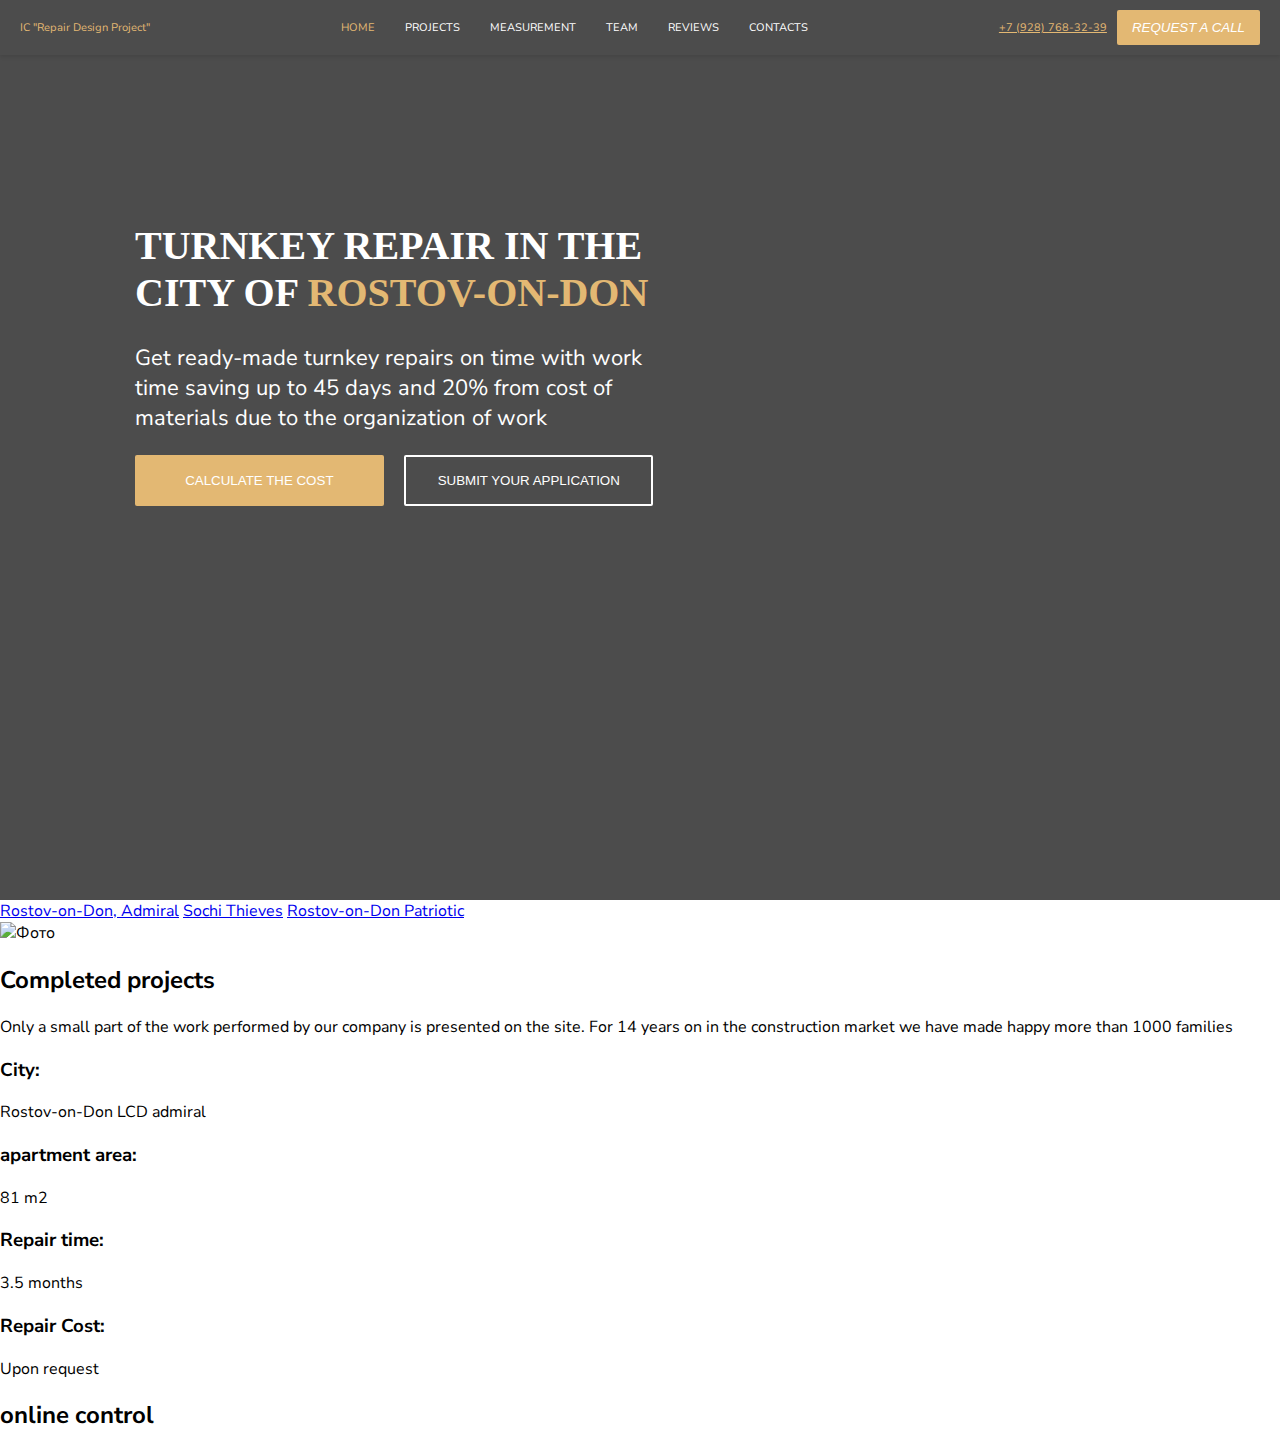
==== index.html @ 598b68ee "Update index.html" ====
<!DOCTYPE html>
<html lang="ru">
<head>
    <meta charset="UTF-8">
    <meta name="viewport" content="width=device-width, initial-scale=1.0">
    <title>IC "Repair Design Project"</title>
    <link rel="stylesheet" href="styles.css">
    <link rel="preconnect" href="https://fonts.googleapis.com">
    <link rel="preconnect" href="https://fonts.gstatic.com" crossorigin>
    <link href="https://fonts.googleapis.com/css2?family=Nunito+Sans:ital,opsz,wght@0,6..12,200..1000;1,6..12,200..1000&display=swap" rel="stylesheet">
</head>
<body>

<div class="background-container">
    <div class="overlay"></div> <!-- Полупрозрачный слой -->
    <header>
        <div class="logo">
            <a href="#">IC "Repair Design Project"</a>
        </div>
        <nav>
            <div class="home"><a href="#">HOME</a></div>
            <a href="#">PROJECTS</a>
            <a href="#">MEASUREMENT</a>
            <a href="#">TEAM</a>
            <a href="#">REVIEWS</a>
            <a href="#">CONTACTS</a>
        </nav>
        <div class="contact">
            <a href="tel:+79287683239">+7 (928) 768-32-39</a>
            <button class="request">Request a call</button>
        </div>
    </header>

    <div class="content">
      <h1>Turnkey Repair in the city of <span>Rostov-on-Don</span></h1>
        <p>Get ready-made turnkey repairs on time with work time saving up to 45 days and 20% from cost of materials due to the organization of work</p>
        <div class="button-container">
            <button>CALCULATE THE COST</button>
            <button class="submit">SUBMIT YOUR APPLICATION</button>
        </div>
    </div>
</div> <!-- Закрывающая скобка для .background-container -->

 <div class="container custom-container">
    <div class="links custom-links">
        <a href="#" class="active">Rostov-on-Don, Admiral</a>
        <a href="#">Sochi Thieves</a>
        <a href="#">Rostov-on-Don Patriotic</a>
    </div>
   <div class="photo-container">
     <div class="photo-box custom-photo-box">
          <img src="path/to/your/image.jpg" alt="Фото" class="main-photo">
     </div>
   </div>
    <div class="text-section custom-text-section">
        <h2>Completed projects</h2>
        <p>
          Only a small part of the work performed by our company is presented on the site. 
          For 14 years on in the construction market we have made happy more than 1000 families
        </p>
        <div class="sub-sections custom-sub-sections">
            <div class="sub-section custom-sub-section">
                <h3>City:</h3>
                <p>Rostov-on-Don LCD admiral</p>
            </div>
            <div class="sub-section custom-sub-section">
                <h3>apartment area:</h3>
                <p>81 m2</p>
            </div>
            <div class="sub-section custom-sub-section">
                <h3>Repair time:</h3>
                <p>3.5 months</p>
            </div>
            <div class="sub-section custom-sub-section">
                <h3>Repair Cost:</h3>
                <p>Upon request</p>
            </div>
        </div>
        <div class="slideshow custom-slideshow">
            <!-- Место для вашего слайдера или галереи изображений -->
        </div>
    </div>
    <h2 class="centered-title custom-centered-title">online control</h2>
    <div class="centered-div custom-centered-div">
        <!-- Див под фото -->
    </div>
</div>
</body>
</html>
---- styles.css ----
body {
    font-family: 'Nunito Sans', Arial, sans-serif;
    margin: 0;
    padding: 0;
}

.background-container {
    position: relative;
    width: 100%;
    height: 100vh; /* Занять всю высоту экрана */
    background-image: url('path/to/your/image.jpg'); /* Укажите путь к изображению */
    background-size: cover; /* Покрытие всего экрана */
    background-position: center; /* Центровка изображения */
    font-size: 11px;
}

.overlay {
    position: absolute;
    top: 0;
    left: 0;
    right: 0;
    bottom: 0;
    background-color: rgba(0, 0, 0, 0.7); /* Полупрозрачный черный цвет */
    z-index: 1; /* Устанавливаем выше фона */
}

header {
    position: relative; /* Позиционируем относительно родителя */
    z-index: 2; /* Устанавливаем выше полупрозрачного слоя */
    display: flex;
    justify-content: space-between;
    align-items: center;
    background-color: transparent; /* Убираем фоновый цвет */
    padding: 10px 20px;
    box-shadow: 0 2px 4px rgba(0, 0, 0, 0.1);
}

.first-title {
    padding: 0 92px; /* Отступы по 92 пикселя с двух сторон для заголовка */
}

.content {
    position: absolute; /* Абсолютное позиционирование */
    top: 194px; /* Отступ сверху */
    bottom: 208px; /* Отступ снизу */
    left: 134px; /* Отступ слева */
    right: 627.89px; /* Отступ справа */
    width: calc(100% - 134px - 627.89px); /* Вычисляем ширину по отступам */
    height: auto; /* Высота можно автоматизировать с учетом контента */
    border-radius: 2px 0px 0px 0px; /* Скругление углов */
    border: 1px solid transparent; /* Прозрачная граница */
    opacity: 1; /* Установите 1 для видимости */
    z-index: 2; /* Поверх остальных элементов */
}

.extra-padding {
    padding-bottom: 92px; /* Отступ в 92 пикселя после кнопки */
}

nav {
    display: flex;
    justify-content: center;
}

nav a {
    margin: 0 15px;
    text-decoration: none;
    color: #FFFFFF;
    font-size: 11px;
}

.logo a, .home a {
    color: #E3B873;
    text-decoration: none;
}

.contact {
    display: flex;
    align-items: center;
}

.contact button {
    font-style: italic;
    text-transform: uppercase;
}

.contact a {
    margin-right: 10px;
    color: #E3B873;
}

.button-container {
    display: flex;
    justify-content: space-between;
    margin-top: 15px;
}

.button-container button {
    width: 48%;
    height: 51px;
}

.submit {
    background-color: transparent;
    border: 2px solid white;
    color: white;
}

button {
    padding: 10px 15px;
    border: none;
    background-color: #E3B873;
    color: white;
    cursor: pointer;
    border-radius: 2px;
}

button:hover { 
    background-color: #E3B87333;
}

.content p, h1 {
    color: #FFFFFF;
}

.content p{
  font-family: 'Nunito Sans';
  font-size: 22px;
  font-weight: 400;
}

.content h1 {
    font-family: 'Yeseva One';
    text-transform: uppercase;
    font-size: 40px;
}

span {
    color: #E3B873;
}


@media (max-width: 768px) { / Для устройств с шириной экрана 768px и меньше /
    .content {
      width: calc(100% - 20px); / Полная ширина с отступами /
      top: 50px; / Адаптируем верхний отступ /
      left: 10px; / Левый отступ /
      right: 10px; / Правый отступ /
      bottom: 20px; / Нижний отступ /
    }

@media (max-width: 480px) { / Для еще меньших экранов (например, телефоны) /
    .content {
      width: calc(100% - 10px); / Почти полная ширина с минимальными отступами /
      top: 20px; / Адаптируем верхний отступ /
      left: 5px; / Левый отступ /
      right: 5px; / Правый отступ /
      bottom: 10px; / Нижний отступ /
    }
}
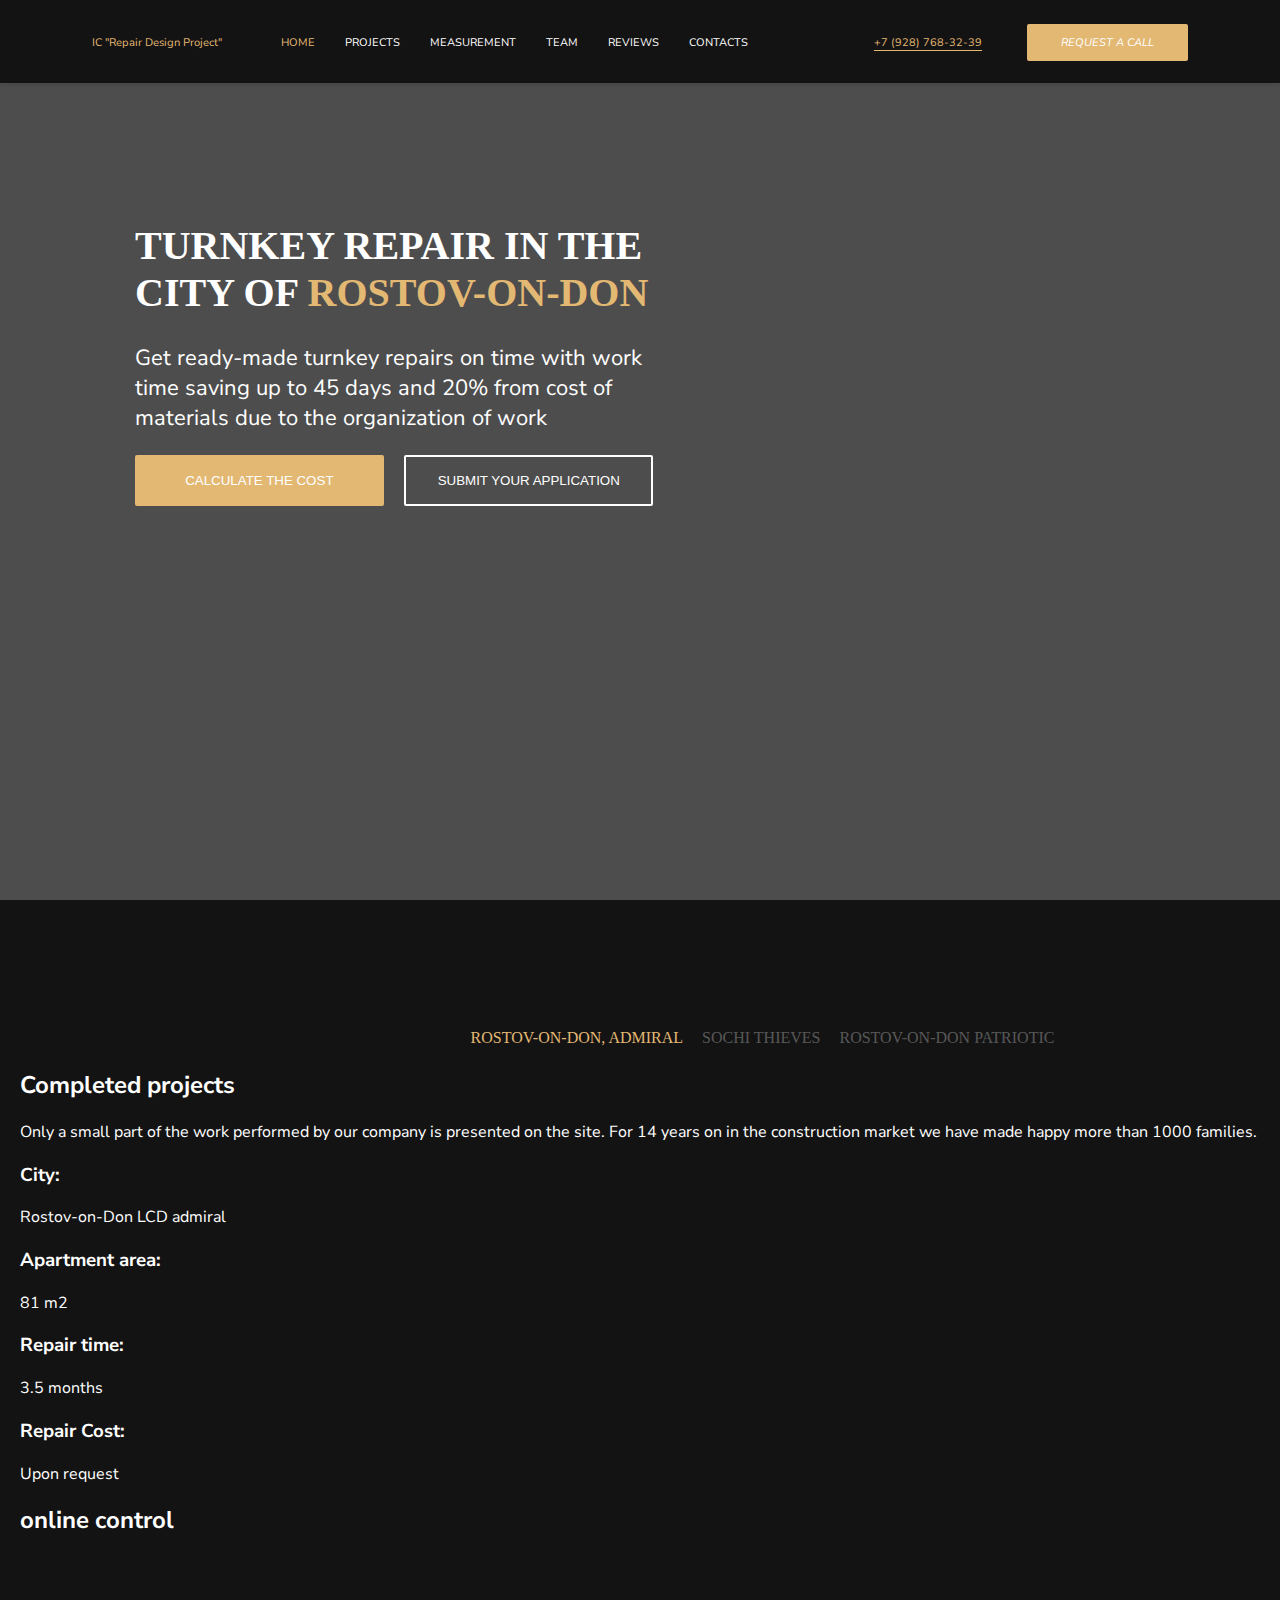
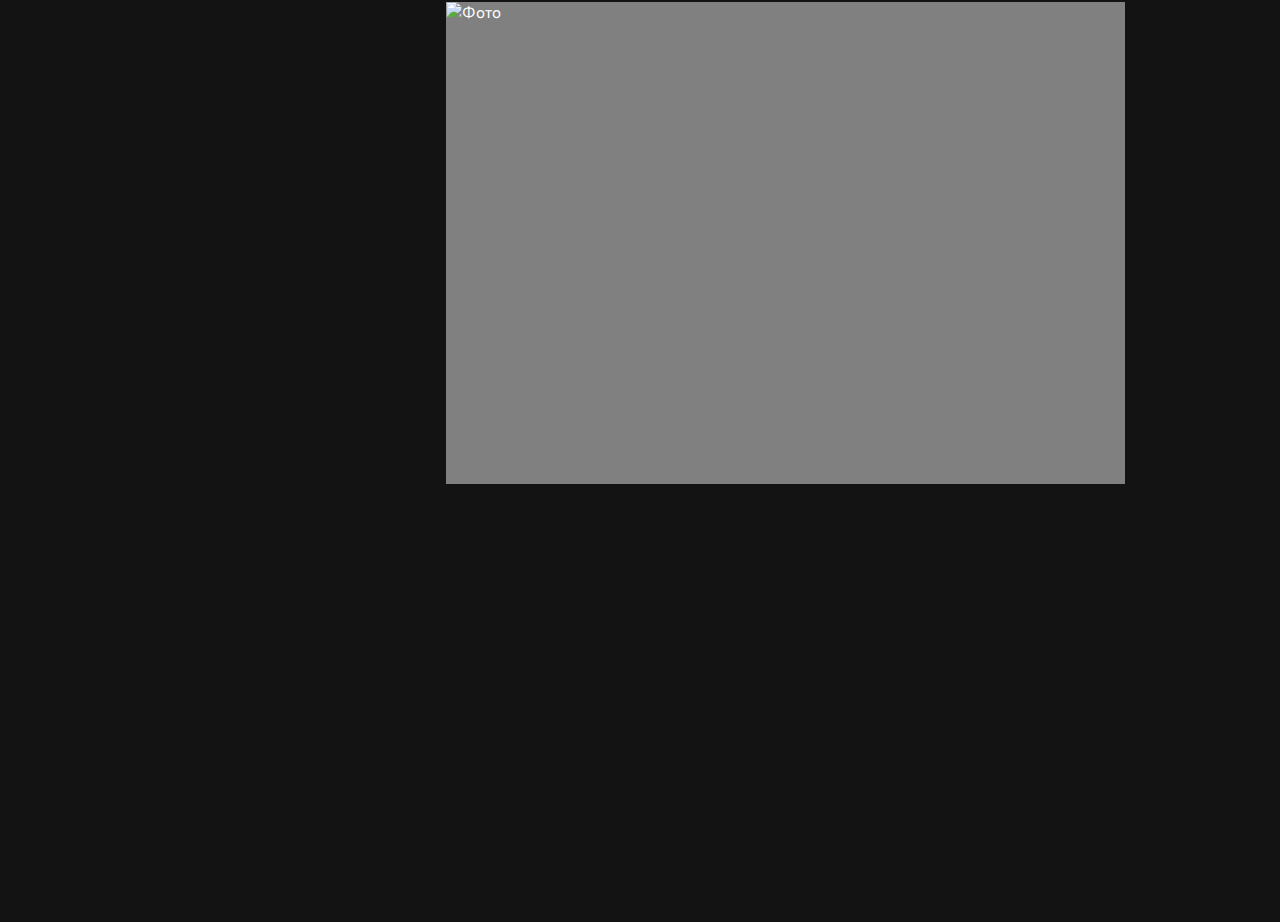
==== commit 507757e8: "Update index.html" ====
--- a/index.html
+++ b/index.html
@@ -47,16 +47,12 @@
         <a href="#">Sochi Thieves</a>
         <a href="#">Rostov-on-Don Patriotic</a>
     </div>
-   <div class="photo-container">
-     <div class="photo-box custom-photo-box">
-          <img src="path/to/your/image.jpg" alt="Фото" class="main-photo">
-     </div>
-   </div>
+<div class="parent-container">
     <div class="text-section custom-text-section">
         <h2>Completed projects</h2>
         <p>
-          Only a small part of the work performed by our company is presented on the site. 
-          For 14 years on in the construction market we have made happy more than 1000 families
+            Only a small part of the work performed by our company is presented on the site. 
+            For 14 years on in the construction market we have made happy more than 1000 families.
         </p>
         <div class="sub-sections custom-sub-sections">
             <div class="sub-section custom-sub-section">
@@ -64,7 +60,7 @@
                 <p>Rostov-on-Don LCD admiral</p>
             </div>
             <div class="sub-section custom-sub-section">
-                <h3>apartment area:</h3>
+                <h3>Apartment area:</h3>
                 <p>81 m2</p>
             </div>
             <div class="sub-section custom-sub-section">
@@ -79,11 +75,18 @@
         <div class="slideshow custom-slideshow">
             <!-- Место для вашего слайдера или галереи изображений -->
         </div>
+        <h2 class="centered-title custom-centered-title">online control</h2>
+        <div class="centered-div custom-centered-div">
+            <!-- Див под фото -->
+        </div>
     </div>
-    <h2 class="centered-title custom-centered-title">online control</h2>
-    <div class="centered-div custom-centered-div">
-        <!-- Див под фото -->
+    <div class="photo-container">
+        <div class="photo-box custom-photo-box">
+            <img src="path/to/your/image.jpg" alt="Фото" class="main-photo">
+        </div>
     </div>
+</div>
+</div>
 </div>
 </body>
 </html>
--- a/styles.css
+++ b/styles.css
@@ -1,5 +1,5 @@
 body {
-    font-family: 'Nunito Sans', Arial, sans-serif;
+    font-family: 'Nunito Sans';
     margin: 0;
     padding: 0;
 }
@@ -20,7 +20,7 @@
     left: 0;
     right: 0;
     bottom: 0;
-    background-color: rgba(0, 0, 0, 0.7); /* Полупрозрачный черный цвет */
+    background-color: #000000B2; /* Полупрозрачный черный цвет */
     z-index: 1; /* Устанавливаем выше фона */
 }
 
@@ -30,9 +30,10 @@
     display: flex;
     justify-content: space-between;
     align-items: center;
-    background-color: transparent; /* Убираем фоновый цвет */
-    padding: 10px 20px;
+    background-color: #131313;
     box-shadow: 0 2px 4px rgba(0, 0, 0, 0.1);
+    padding: 24px 92px;
+    padding-bottom: 22px;
 }
 
 .first-title {
@@ -82,11 +83,18 @@
 .contact button {
     font-style: italic;
     text-transform: uppercase;
+    width: 161px;
+    height: 37px;
+    margin-left: 45px;
+    font-family: 'Nunito Sans';
+    font-size: 11px;
 }
 
 .contact a {
-    margin-right: 10px;
-    color: #E3B873;
+    margin-left: 67.36px;
+    color: #E3B873;
+    text-decoration:none;
+    border-bottom: 1px solid;
 }
 
 .button-container {
@@ -106,8 +114,8 @@
     color: white;
 }
 
+
 button {
-    padding: 10px 15px;
     border: none;
     background-color: #E3B873;
     color: white;
@@ -123,7 +131,7 @@
     color: #FFFFFF;
 }
 
-.content p{
+.content p {
   font-family: 'Nunito Sans';
   font-size: 22px;
   font-weight: 400;
@@ -139,6 +147,60 @@
     color: #E3B873;
 }
 
+body .custom-background {
+    background-color: #131313 !important;
+    color: white;
+    font-family: 'Nunito Sans', Arial, sans-serif;
+}
+
+.custom-container {
+    background-color: #131313;
+    color: white; 
+    padding: 20px;
+}
+
+
+.links.custom-links {
+    position: relative;
+    text-align: right;
+    padding-top: 107px;
+    padding-right: 190.55px;
+}
+
+.links.custom-links a {
+    text-transform: uppercase;
+    color: #FFFFFF4D;
+    margin-right: 15px;
+    text-decoration: none;
+    font-family: 'Yeseva One';
+}
+
+.links.custom-links a.active {
+    color: #E3B873;
+}
+
+.photo-container {
+    display: flex;
+    justify-content: flex-end; /* Выравнивание содержимого по правому краю */
+    align-items: flex-start; /* Выравнивание по верхнему краю */
+    height: 100vh; /* Высота контейнера для полного заполнения экрана */
+     padding-top: 45.36px;
+    padding-right: 134.55px;
+}
+
+.photo-box.custom-photo-box {
+    background-color: gray; 
+    width: 679px; /* Ширина блока */
+    height: 482.38px; /* Высота блока */
+    opacity: 1; /* Полная видимость */
+}
+
+.photo-box.custom-photo-box img {
+    width: 100%; /* Заполнение ширины контейнера */
+    height: 100%; /* Заполнение высоты контейнера */
+    object-fit: cover; /* Сохранить пропорции и обрезать изображение, чтобы заполнить бокс */
+    display: block; /* Удаляет лишние отступы у изображений */
+}
 
 @media (max-width: 768px) { / Для устройств с шириной экрана 768px и меньше /
     .content {
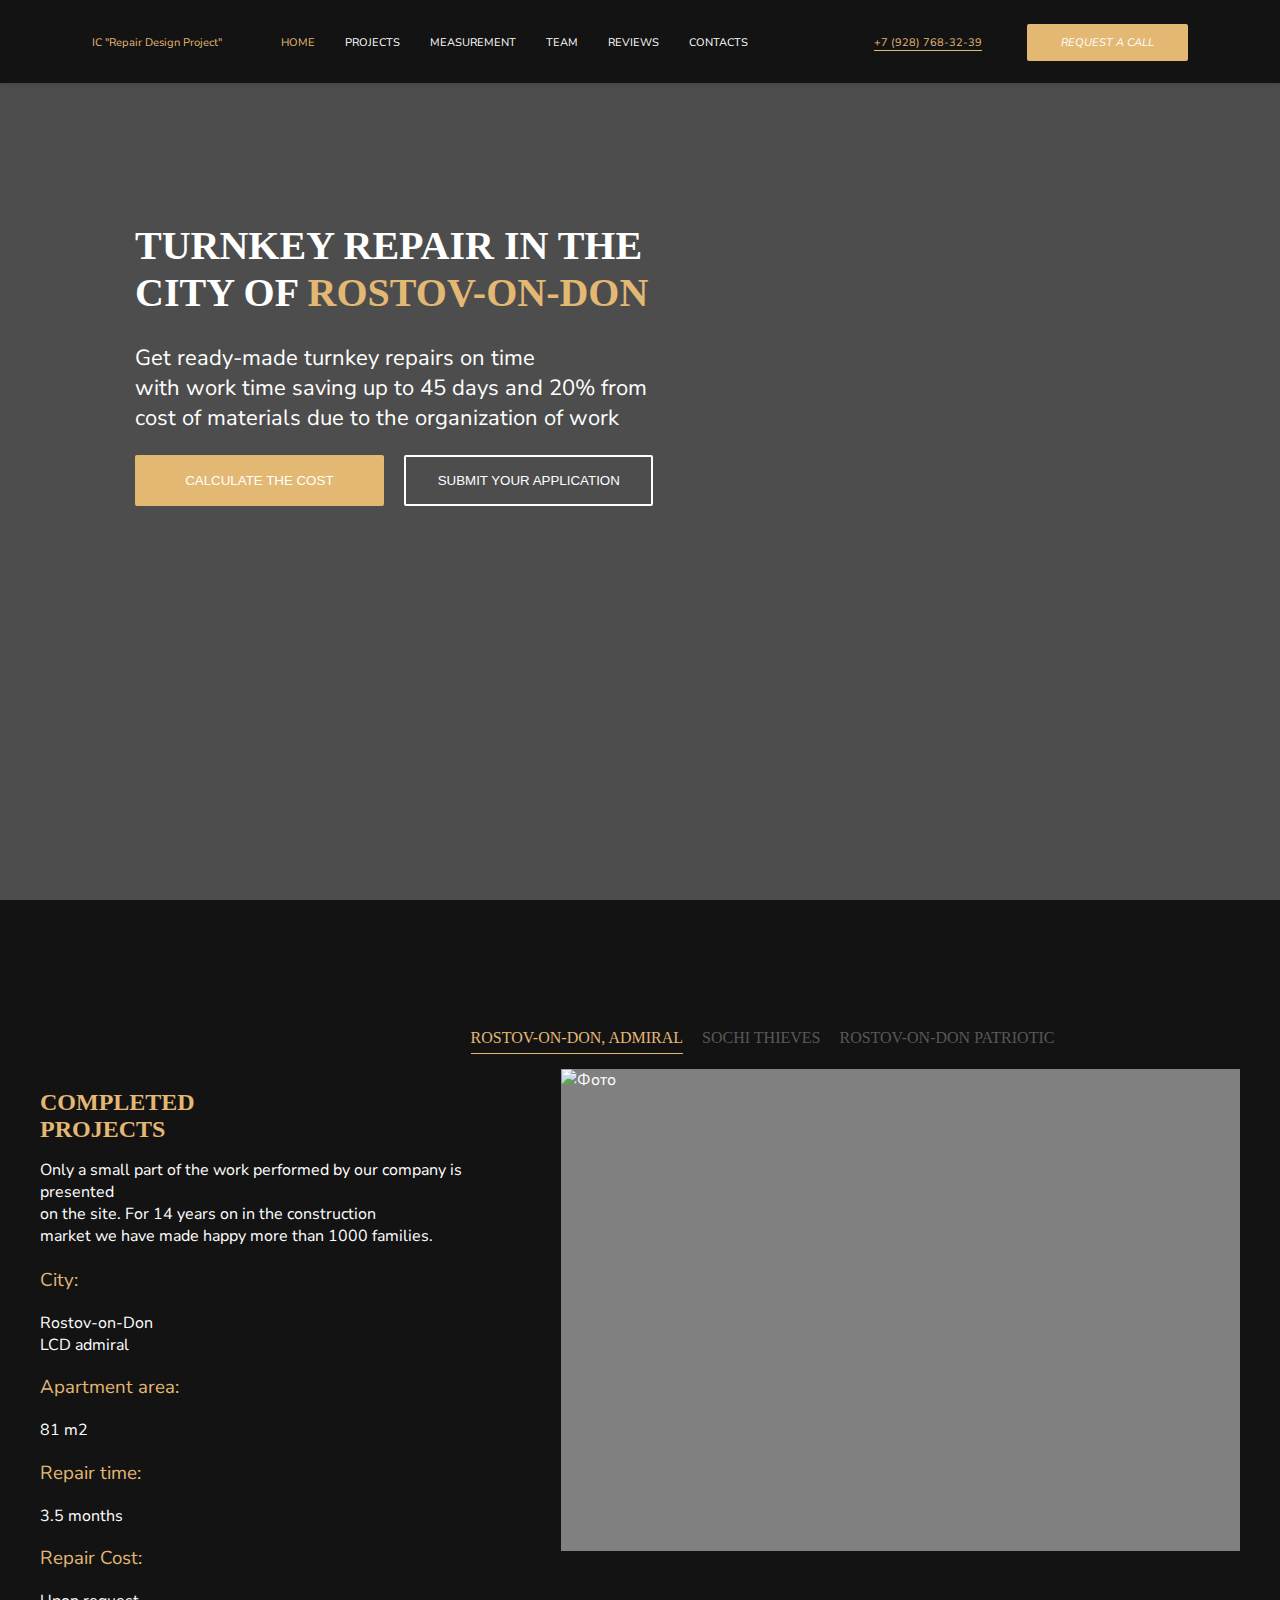
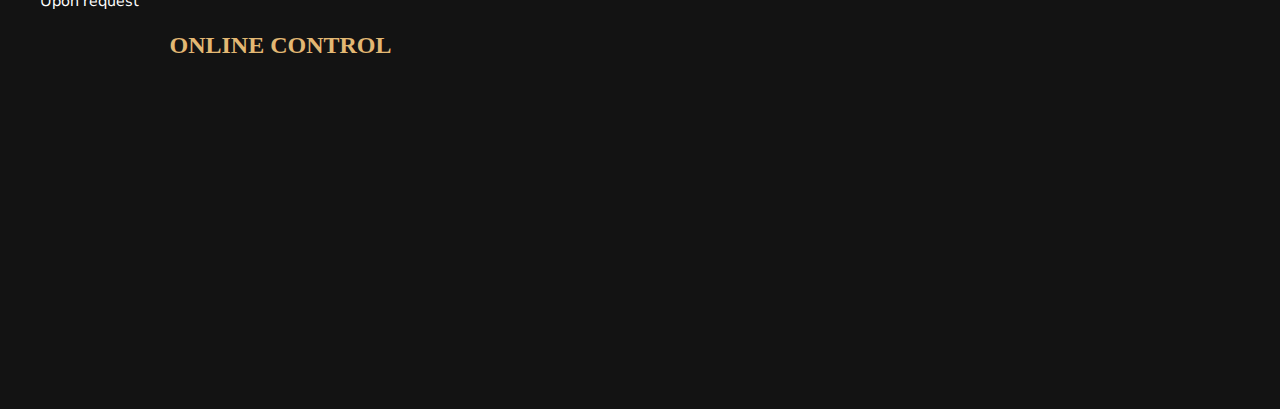
==== commit de9d5403: "Update index.html" ====
--- a/index.html
+++ b/index.html
@@ -32,8 +32,8 @@
     </header>
 
     <div class="content">
-      <h1>Turnkey Repair in the city of <span>Rostov-on-Don</span></h1>
-        <p>Get ready-made turnkey repairs on time with work time saving up to 45 days and 20% from cost of materials due to the organization of work</p>
+      <h1>Turnkey Repair in the <br> city of <span>Rostov-on-Don</span></h1>
+        <p>Get ready-made turnkey repairs on time <br> with work time saving up to 45 days and 20% from <br> cost of materials due to the organization of work</p>
         <div class="button-container">
             <button>CALCULATE THE COST</button>
             <button class="submit">SUBMIT YOUR APPLICATION</button>
@@ -49,29 +49,37 @@
     </div>
 <div class="parent-container">
     <div class="text-section custom-text-section">
-        <h2>Completed projects</h2>
+        <h2>Completed <br> projects</h2>
         <p>
-            Only a small part of the work performed by our company is presented on the site. 
-            For 14 years on in the construction market we have made happy more than 1000 families.
-        </p>
+            Only a small part of the work performed by our company is presented <br> on the site. 
+            For 14 years on in the construction <br> market we have made happy more than 1000 families.
+      </p>
         <div class="sub-sections custom-sub-sections">
-            <div class="sub-section custom-sub-section">
-                <h3>City:</h3>
-                <p>Rostov-on-Don LCD admiral</p>
-            </div>
-            <div class="sub-section custom-sub-section">
-                <h3>Apartment area:</h3>
-                <p>81 m2</p>
-            </div>
-            <div class="sub-section custom-sub-section">
-                <h3>Repair time:</h3>
-                <p>3.5 months</p>
-            </div>
-            <div class="sub-section custom-sub-section">
-                <h3>Repair Cost:</h3>
-                <p>Upon request</p>
-            </div>
+    <div class="sub-section custom-sub-section">
+        <div class="sub-section-content">
+            <h3>City:</h3>
+            <p>Rostov-on-Don <br> LCD admiral</p>
         </div>
+    </div>
+    <div class="sub-section custom-sub-section">
+        <div class="sub-section-content">
+            <h3>Apartment area:</h3>
+            <p>81 m2</p>
+        </div>
+    </div>
+    <div class="sub-section custom-sub-section">
+        <div class="sub-section-content">
+            <h3>Repair time:</h3>
+            <p>3.5 months</p>
+        </div>
+    </div>
+    <div class="sub-section custom-sub-section">
+        <div class="sub-section-content">
+            <h3>Repair Cost:</h3>
+            <p>Upon request</p>
+        </div>
+    </div>
+</div>
         <div class="slideshow custom-slideshow">
             <!-- Место для вашего слайдера или галереи изображений -->
         </div>
--- a/styles.css
+++ b/styles.css
@@ -177,6 +177,8 @@
 
 .links.custom-links a.active {
     color: #E3B873;
+    padding-bottom: 6.68px;
+    border-bottom: 1px solid;
 }
 
 .photo-container {
@@ -184,7 +186,7 @@
     justify-content: flex-end; /* Выравнивание содержимого по правому краю */
     align-items: flex-start; /* Выравнивание по верхнему краю */
     height: 100vh; /* Высота контейнера для полного заполнения экрана */
-     padding-top: 45.36px;
+    padding-top: 45.36px;
     padding-right: 134.55px;
 }
 
@@ -200,6 +202,68 @@
     height: 100%; /* Заполнение высоты контейнера */
     object-fit: cover; /* Сохранить пропорции и обрезать изображение, чтобы заполнить бокс */
     display: block; /* Удаляет лишние отступы у изображений */
+}
+
+.parent-container {
+    display: flex; /* Используем flex для горизонтального расположения фото и текста */
+    position: relative; /* Относительное позиционирование для поддержки абсолютного позиционирования внутри */
+}
+
+.photo-container {
+    flex: 1; /* Контейнер фото займет все доступное пространство */
+    padding: 20px; /* Отступ для контейнера с фото */
+}
+
+.text-section.custom-text-section {
+    flex: 1; /* Контейнер текста займет также все доступное пространство */
+    position: relative; /* Относительное позиционирование */
+    padding: 20px; /* Отступ внутри текстового контейнера */
+}
+
+.text-section.custom-text-section h2 {
+    color: #E3B873; /* Цвет заголовка с прозрачностью */
+    margin-bottom: 16px; /* Отступ снизу под заголовком */
+    font-family: 'Yeseva One';
+    text-transform: uppercase;
+}
+
+.text-section.custom-text-section p {
+    margin: 0; /* Сброс отступов по умолчанию */
+}
+
+.sub-sections.custom-sub-sections {
+    margin-top: 20px; /* Отступ сверху под секциями */
+}
+
+.sub-section.custom-sub-section {
+    margin-bottom: 10px; /* Отступ снизу между под-секциями */
+}
+
+.sub-section.custom-sub-section h3 {
+    color: #E3B873; /* Цвет подзаголовков */
+    font-weight: normal; /* Нормальный вес шрифта для подзаголовков */
+}
+
+.centered-title.custom-centered-title {
+    text-align: center; /* Выравнивание по центру */
+    margin-top: 20px; /* Отступ сверху */
+}
+
+.centered-div.custom-centered-div {
+    display: flex; /* Гибкий контейнер для централизации */
+    justify-content: center; /* Центрирование содержимого */
+    margin-top: 20px; /* Отступ сверху */
+}
+
+.photo-box.custom-photo-box {
+    max-width: 100%; /* Максимальная ширина */
+    overflow: hidden; /* Скрытие лишних частей изображения */
+}
+
+.photo-box.custom-photo-box img {
+    width: 100%; /* Заполнение ширины контейнера */
+    height: auto; /* Автоматическая высота для сохранения пропорций */
+    object-fit: cover; /* Сохранить пропорции и заполнить контейнер */
 }
 
 @media (max-width: 768px) { / Для устройств с шириной экрана 768px и меньше /
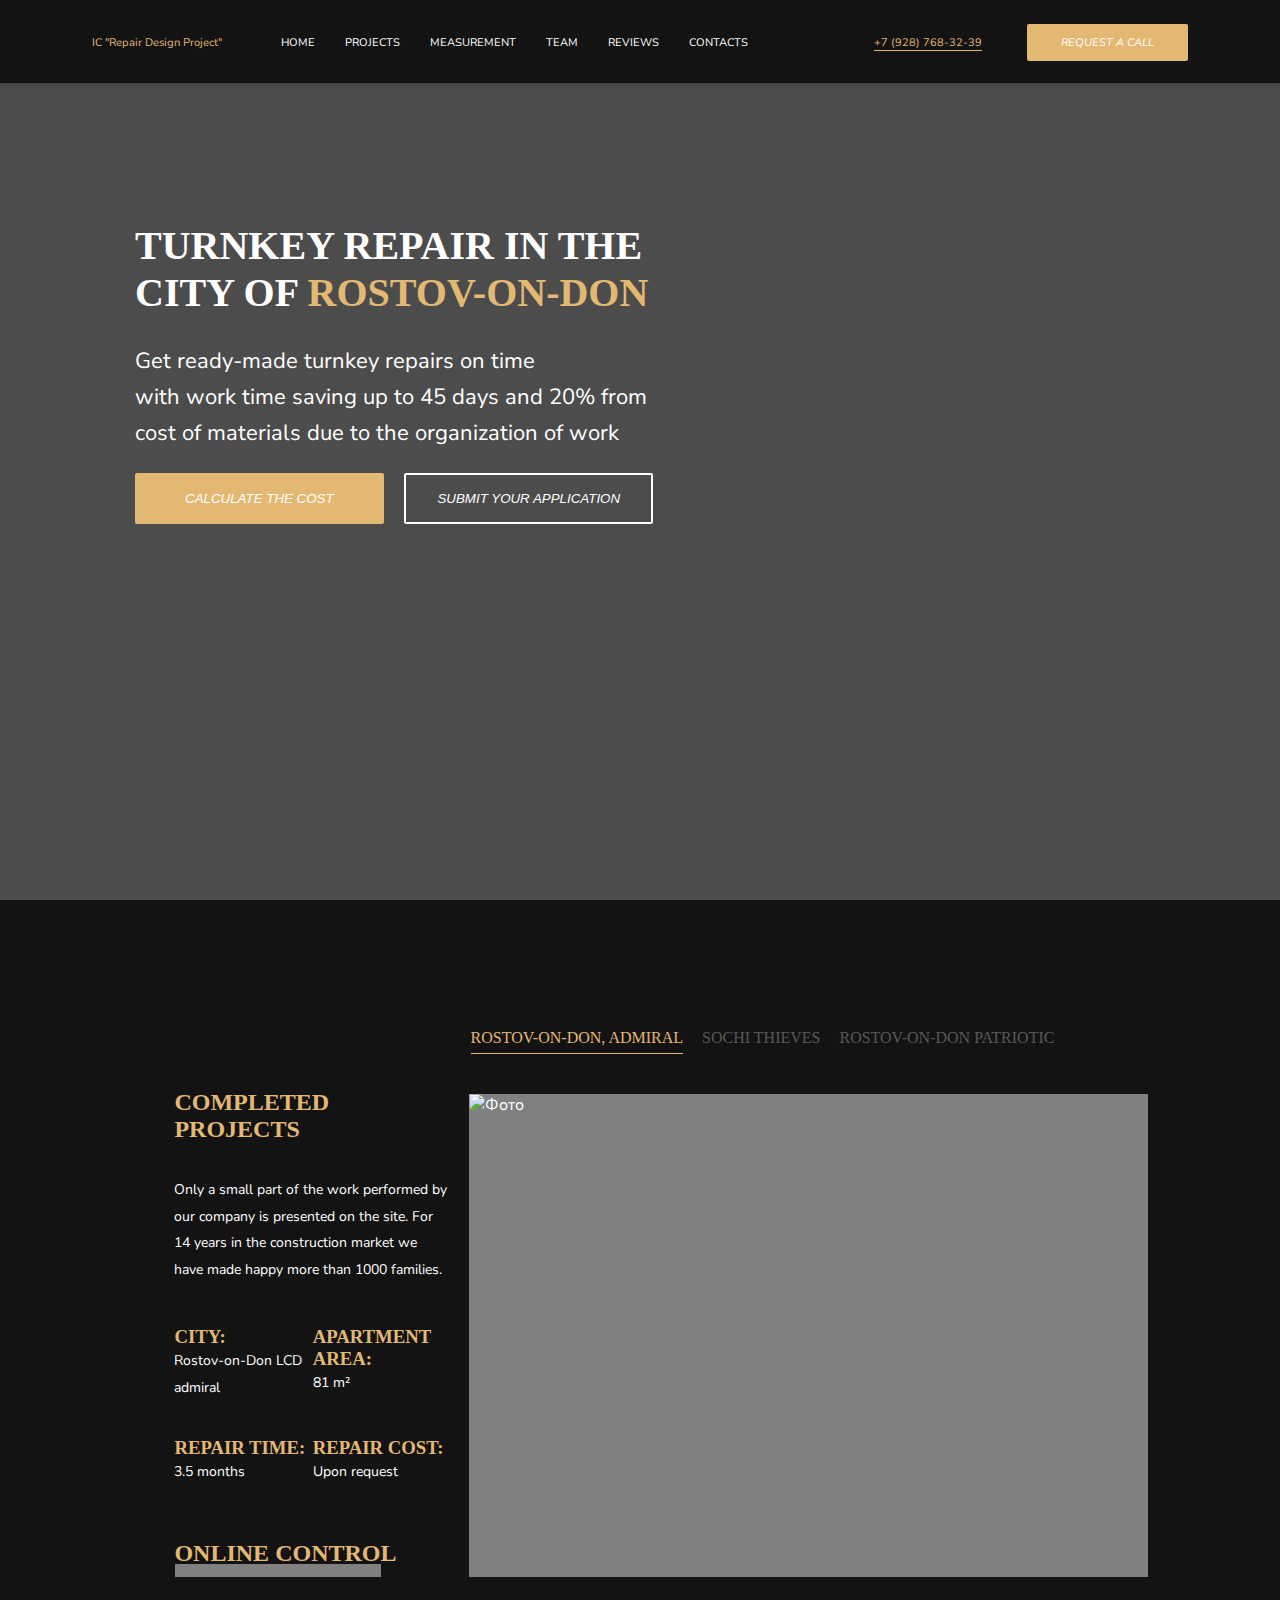
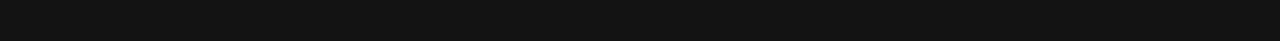
==== commit 94091180: "Update index.html" ====
--- a/index.html
+++ b/index.html
@@ -7,7 +7,7 @@
     <link rel="stylesheet" href="styles.css">
     <link rel="preconnect" href="https://fonts.googleapis.com">
     <link rel="preconnect" href="https://fonts.gstatic.com" crossorigin>
-    <link href="https://fonts.googleapis.com/css2?family=Nunito+Sans:ital,opsz,wght@0,6..12,200..1000;1,6..12,200..1000&display=swap" rel="stylesheet">
+    <link href="https://fonts.googleapis.com/css2?family=Nunito+Sans:wght@200;400;600;700;800&display=swap" rel="stylesheet">
 </head>
 <body>
 
@@ -18,7 +18,7 @@
             <a href="#">IC "Repair Design Project"</a>
         </div>
         <nav>
-            <div class="home"><a href="#">HOME</a></div>
+            <a href="#" class="home">HOME</a>
             <a href="#">PROJECTS</a>
             <a href="#">MEASUREMENT</a>
             <a href="#">TEAM</a>
@@ -32,8 +32,15 @@
     </header>
 
     <div class="content">
-      <h1>Turnkey Repair in the <br> city of <span>Rostov-on-Don</span></h1>
-        <p>Get ready-made turnkey repairs on time <br> with work time saving up to 45 days and 20% from <br> cost of materials due to the organization of work</p>
+        <h1>
+            Turnkey Repair in the <br>
+            city of <span>Rostov-on-Don</span>
+        </h1>
+        <p>
+            Get ready-made turnkey repairs on time <br>
+            with work time saving up to 45 days and 20% from <br>
+            cost of materials due to the organization of work
+        </p>
         <div class="button-container">
             <button>CALCULATE THE COST</button>
             <button class="submit">SUBMIT YOUR APPLICATION</button>
@@ -41,60 +48,53 @@
     </div>
 </div> <!-- Закрывающая скобка для .background-container -->
 
- <div class="container custom-container">
+<div class="container custom-container">
     <div class="links custom-links">
         <a href="#" class="active">Rostov-on-Don, Admiral</a>
         <a href="#">Sochi Thieves</a>
         <a href="#">Rostov-on-Don Patriotic</a>
     </div>
-<div class="parent-container">
-    <div class="text-section custom-text-section">
-        <h2>Completed <br> projects</h2>
-        <p>
-            Only a small part of the work performed by our company is presented <br> on the site. 
-            For 14 years on in the construction <br> market we have made happy more than 1000 families.
-      </p>
-        <div class="sub-sections custom-sub-sections">
-    <div class="sub-section custom-sub-section">
-        <div class="sub-section-content">
-            <h3>City:</h3>
-            <p>Rostov-on-Don <br> LCD admiral</p>
+    <div class="parent-container">
+        <div class="text-section custom-text-section">
+            <h2>Completed <br> projects</h2>
+            <p>
+                Only a small part of the work performed by our company 
+                is presented on the site. For 14 years in the construction market 
+                we have made happy more than 1000 families.
+            </p>
+            <div class="sub-sections custom-sub-sections">
+                <div class="sub-section custom-sub-section">
+                    <h3>City:</h3>
+                    <p>Rostov-on-Don LCD admiral</p>
+                </div>
+                <div class="sub-section custom-sub-section">
+                    <h3>Apartment area:</h3>
+                    <p>81 m²</p>
+                </div>
+                <div class="sub-section custom-sub-section">
+                    <h3>Repair time:</h3>
+                    <p>3.5 months</p>
+                </div>
+                <div class="sub-section custom-sub-section">
+                    <h3>Repair Cost:</h3>
+                    <p>Upon request</p>
+                </div>
+            </div>
+            <div class="slideshow custom-slideshow">
+                <!-- Место для вашего слайдера или галереи изображений -->
+            </div>
+            <h2 class="centered-title custom-centered-title">Online Control</h2>
+            <div class="centered-div custom-centered-div">
+                <!-- Див под фото -->
+            </div>
         </div>
-    </div>
-    <div class="sub-section custom-sub-section">
-        <div class="sub-section-content">
-            <h3>Apartment area:</h3>
-            <p>81 m2</p>
-        </div>
-    </div>
-    <div class="sub-section custom-sub-section">
-        <div class="sub-section-content">
-            <h3>Repair time:</h3>
-            <p>3.5 months</p>
-        </div>
-    </div>
-    <div class="sub-section custom-sub-section">
-        <div class="sub-section-content">
-            <h3>Repair Cost:</h3>
-            <p>Upon request</p>
+        <div class="photo-container">
+            <div class="photo-box custom-photo-box">
+                <img src="path/to/your/image.jpg" alt="Фото" class="main-photo">
+            </div>
         </div>
     </div>
 </div>
-        <div class="slideshow custom-slideshow">
-            <!-- Место для вашего слайдера или галереи изображений -->
-        </div>
-        <h2 class="centered-title custom-centered-title">online control</h2>
-        <div class="centered-div custom-centered-div">
-            <!-- Див под фото -->
-        </div>
-    </div>
-    <div class="photo-container">
-        <div class="photo-box custom-photo-box">
-            <img src="path/to/your/image.jpg" alt="Фото" class="main-photo">
-        </div>
-    </div>
-</div>
-</div>
-</div>
+
 </body>
 </html>
--- a/styles.css
+++ b/styles.css
@@ -20,7 +20,7 @@
     left: 0;
     right: 0;
     bottom: 0;
-    background-color: #000000B2; /* Полупрозрачный черный цвет */
+    background-color: rgba(0, 0, 0, 0.7); /* Полупрозрачный черный цвет */
     z-index: 1; /* Устанавливаем выше фона */
 }
 
@@ -32,8 +32,7 @@
     align-items: center;
     background-color: #131313;
     box-shadow: 0 2px 4px rgba(0, 0, 0, 0.1);
-    padding: 24px 92px;
-    padding-bottom: 22px;
+    padding: 24px 92px 22px; /* Объединение отступов для упрощения */
 }
 
 .first-title {
@@ -47,10 +46,9 @@
     left: 134px; /* Отступ слева */
     right: 627.89px; /* Отступ справа */
     width: calc(100% - 134px - 627.89px); /* Вычисляем ширину по отступам */
-    height: auto; /* Высота можно автоматизировать с учетом контента */
-    border-radius: 2px 0px 0px 0px; /* Скругление углов */
+    height: auto; /* Высота может быть автоматизирована с учетом контента */
+    border-radius: 2px 0 0 0; /* Оптимизированное скругление углов */
     border: 1px solid transparent; /* Прозрачная граница */
-    opacity: 1; /* Установите 1 для видимости */
     z-index: 2; /* Поверх остальных элементов */
 }
 
@@ -81,7 +79,6 @@
 }
 
 .contact button {
-    font-style: italic;
     text-transform: uppercase;
     width: 161px;
     height: 37px;
@@ -93,7 +90,7 @@
 .contact a {
     margin-left: 67.36px;
     color: #E3B873;
-    text-decoration:none;
+    text-decoration: none;
     border-bottom: 1px solid;
 }
 
@@ -113,7 +110,6 @@
     border: 2px solid white;
     color: white;
 }
-
 
 button {
     border: none;
@@ -121,20 +117,22 @@
     color: white;
     cursor: pointer;
     border-radius: 2px;
-}
-
-button:hover { 
-    background-color: #E3B87333;
-}
-
-.content p, h1 {
+    font-style: italic;
+}
+
+button:hover {
+    background-color: rgba(227, 184, 115, 0.2); / Упрощенное значение для подведения /
+}
+
+.content p, .content h1 {
     color: #FFFFFF;
 }
 
 .content p {
-  font-family: 'Nunito Sans';
-  font-size: 22px;
-  font-weight: 400;
+    font-family: 'Nunito Sans';
+    font-size: 22px;
+    font-weight: 400;
+    line-height: 36.01px;
 }
 
 .content h1 {
@@ -185,9 +183,8 @@
     display: flex;
     justify-content: flex-end; /* Выравнивание содержимого по правому краю */
     align-items: flex-start; /* Выравнивание по верхнему краю */
-    height: 100vh; /* Высота контейнера для полного заполнения экрана */
-    padding-top: 45.36px;
-    padding-right: 134.55px;
+    padding-top: 45.36px; /* Отступ сверху */
+    padding-right: 134.55px; /* Отступ справа */
 }
 
 .photo-box.custom-photo-box {
@@ -195,6 +192,7 @@
     width: 679px; /* Ширина блока */
     height: 482.38px; /* Высота блока */
     opacity: 1; /* Полная видимость */
+    margin-top: 0; /* Убрали margin-right, использован padding в контейнере */
 }
 
 .photo-box.custom-photo-box img {
@@ -211,7 +209,9 @@
 
 .photo-container {
     flex: 1; /* Контейнер фото займет все доступное пространство */
-    padding: 20px; /* Отступ для контейнера с фото */
+    padding: 0; /* Убираем отступы от контейнера с фото */
+    display: flex; /* Используем flex для применения конкретного выравнивания */
+    align-items: flex-start; /* Выравнивание по верхнему краю контейнера */
 }
 
 .text-section.custom-text-section {
@@ -220,33 +220,74 @@
     padding: 20px; /* Отступ внутри текстового контейнера */
 }
 
+.photo-box.custom-photo-box {
+    background-color: gray;
+    width: 679px;
+    height: 482.38px;
+    opacity: 1;
+    margin-right: 112px; /* Отступ справа от фото */
+    margin-top: 45.36px; /* Отступ сверху от фотографии */
+    align-self: flex-start; /* Выравнивание фото по верхнему краю его контейнера */
+}
+
 .text-section.custom-text-section h2 {
     color: #E3B873; /* Цвет заголовка с прозрачностью */
-    margin-bottom: 16px; /* Отступ снизу под заголовком */
+    margin-bottom: 34px; /* Отступ снизу под заголовком */
     font-family: 'Yeseva One';
     text-transform: uppercase;
+    margin-left: 134.45px;
 }
 
 .text-section.custom-text-section p {
-    margin: 0; /* Сброс отступов по умолчанию */
+    margin: 0;
+    font-size: 14px;
+    margin-left: 134.45px;
+    line-height: 26.73px;
 }
 
 .sub-sections.custom-sub-sections {
-    margin-top: 20px; /* Отступ сверху под секциями */
+    display: grid;
+    grid-template-columns: repeat(2, 1fr); /* Две колонки одинаковой ширины */
+    gap: 2px; /* Уменьшаем расстояние между элементами до 2px */
+    justify-items: start; /* Выравнивание всех элементов по левому краю */
+    margin-top: 42px; /* Устанавливаем отступ сверху от параграфа */
+    margin-left: 134.45px; /* Устанавливаем левый отступ, чтобы выровнять с параграфом */
 }
 
 .sub-section.custom-sub-section {
-    margin-bottom: 10px; /* Отступ снизу между под-секциями */
+    box-sizing: border-box;
+    padding-bottom: 34px; /* Отступы внутри каждого саб-секционного блока */
+    margin: 0; /* Убираем все отступы для выравнивания */
 }
 
 .sub-section.custom-sub-section h3 {
-    color: #E3B873; /* Цвет подзаголовков */
-    font-weight: normal; /* Нормальный вес шрифта для подзаголовков */
-}
-
-.centered-title.custom-centered-title {
+    text-transform: uppercase; /* Преобразуем текст в верхний регистр */
+    color: #E3B873; /* Устанавливаем цвет тексту подзаголовка */
+    margin: 0; /* Убираем отступ для заголовка */
+    font-family: 'Yeseva One';
+}
+
+.sub-section.custom-sub-section p {
+    margin-left: 0; /* Убираем левый отступ для параграфа */
+}
+
+.sub-section.custom-sub-section {
+    position: relative; /* Установка относительного позиционирования для родительского элемента */
+}
+
+.slideshow.custom-slideshow {
+    position: absolute; /* Абсолютное позиционирование относительно родителя */
+    top: 515px; /* Вертикальное расстояние от верхней границы родителя */
+    left: 155px; /* Горизонтальное расстояние от левой границы родителя */
+    background-color: grey; /* Цвет фона для слайдшоу */
+    width: 205.68px; /* Установите ширину, как вам нужно */
+    height: 13.28px; /* Установите высоту, как вам нужно */
+}
+
+.centered-title.custom-centered-title h2 {
     text-align: center; /* Выравнивание по центру */
-    margin-top: 20px; /* Отступ сверху */
+    margin-top: 150px; /* Отступ сверху */
+    color: white; /* Цвет текста */
 }
 
 .centered-div.custom-centered-div {
@@ -266,21 +307,34 @@
     object-fit: cover; /* Сохранить пропорции и заполнить контейнер */
 }
 
-@media (max-width: 768px) { / Для устройств с шириной экрана 768px и меньше /
-    .content {
-      width: calc(100% - 20px); / Полная ширина с отступами /
-      top: 50px; / Адаптируем верхний отступ /
-      left: 10px; / Левый отступ /
-      right: 10px; / Правый отступ /
-      bottom: 20px; / Нижний отступ /
-    }
-
-@media (max-width: 480px) { / Для еще меньших экранов (например, телефоны) /
-    .content {
-      width: calc(100% - 10px); / Почти полная ширина с минимальными отступами /
-      top: 20px; / Адаптируем верхний отступ /
-      left: 5px; / Левый отступ /
-      right: 5px; / Правый отступ /
-      bottom: 10px; / Нижний отступ /
-    }
-}
+
+/* Для устройств с шириной экрана 768px и меньше */
+@media (max-width: 768px) {
+  .content {
+    width: calc(100% - 20px); /* Полная ширина с отступами */
+    top: 50px;                 /* Оставим стандартный верхний отступ */
+    left: 10px;                /* Оставим стандартный левый отступ */
+    right: 10px;               /* Оставим стандартный правый отступ */
+    bottom: 20px;              /* Оставим стандартный нижний отступ */
+  }
+}
+
+/* Для еще меньших экранов (например, телефоны) */
+@media (max-width: 480px) {
+  .content {
+    width: calc(100% - 10px); /* Почти полная ширина с минимальными отступами */
+    top: 20px;                /* Адаптируем верхний отступ */
+    left: 5px;                /* Левый отступ */
+    right: 5px;               /* Правый отступ */
+    bottom: 10px;             /* Нижний отступ */
+  }
+}
+
+/* Дополнительный медиазапрос для планшетов (если необходимо) */
+@media (max-width: 600px) {
+  .content {
+    top: 40px;                /* Можно уменьшить отступ сверху на планшетах */
+    left: 8px;                /* Левый отступ */
+    right: 8px;               /* Правый отступ */
+  }
+}
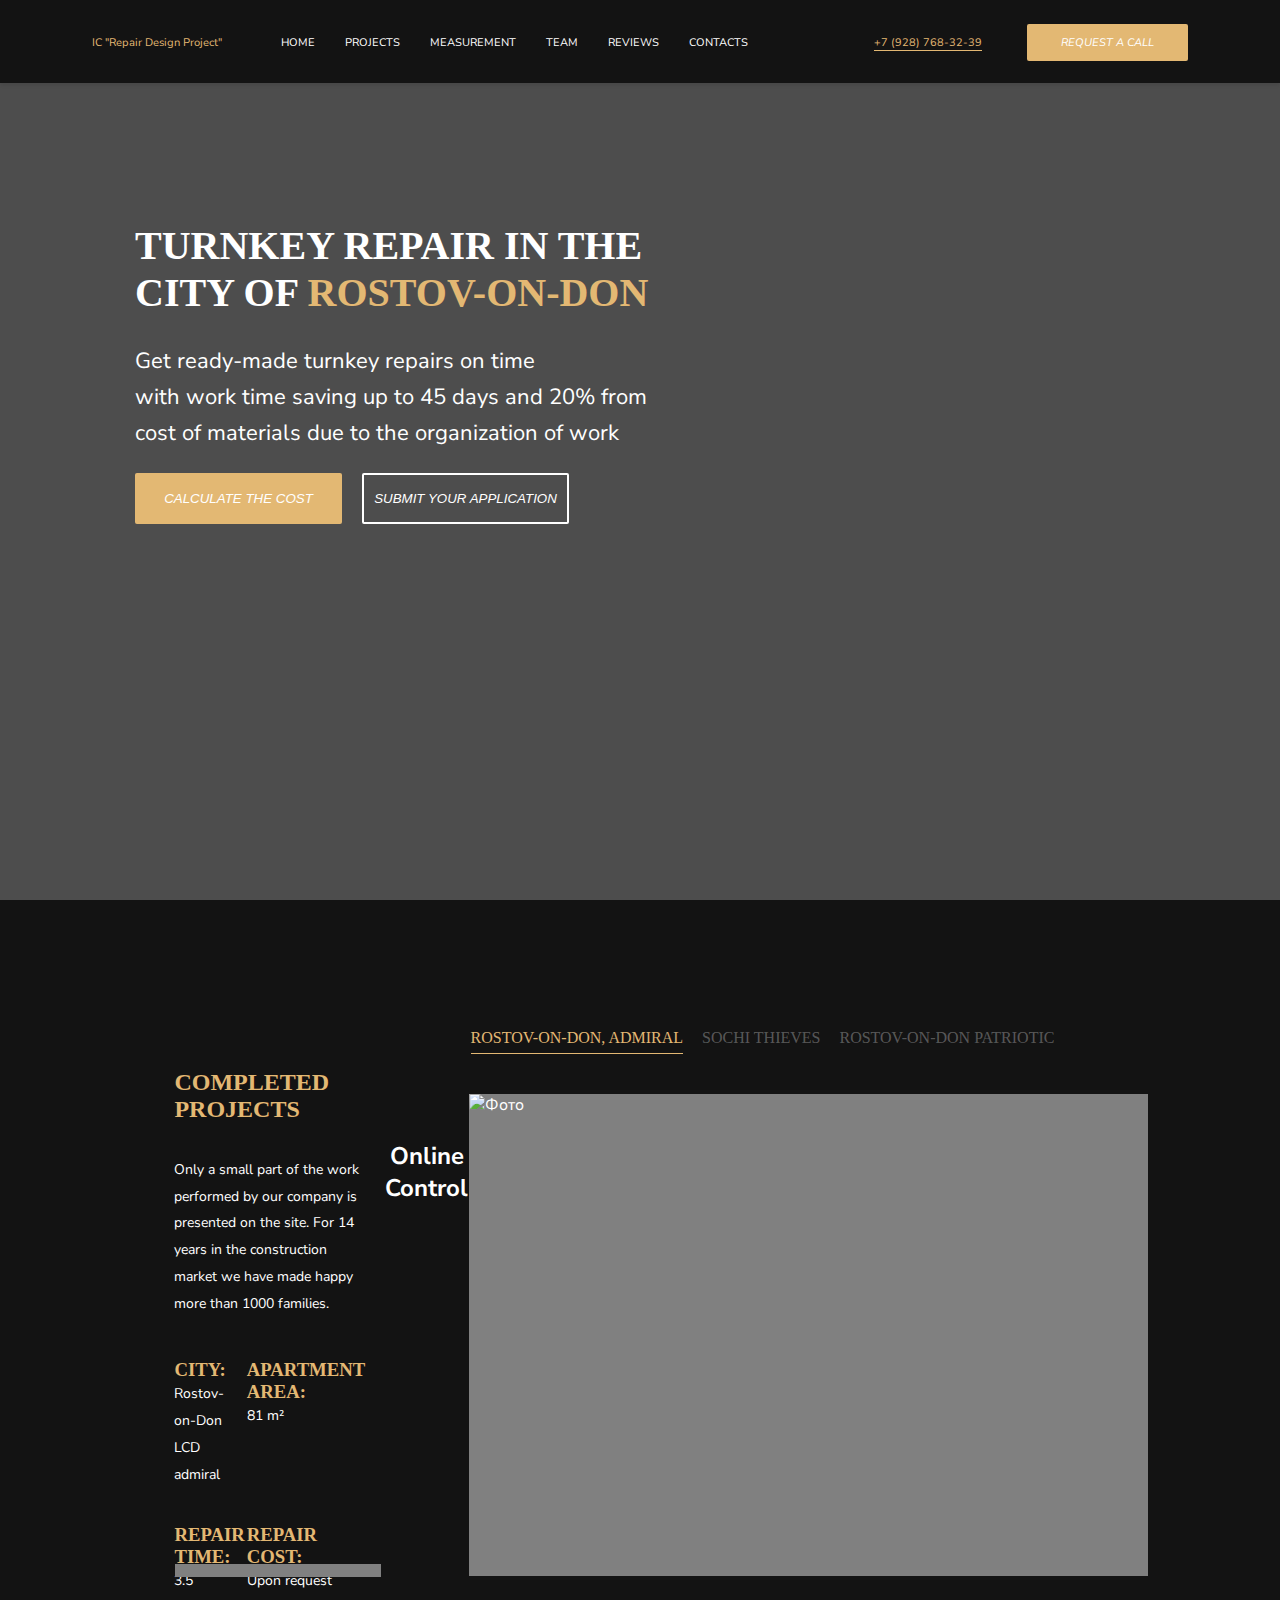
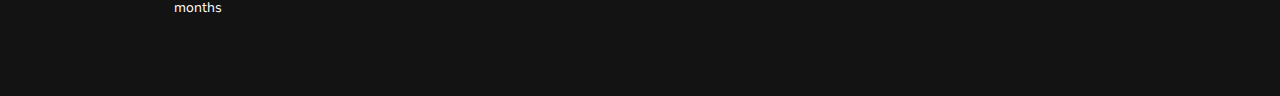
==== commit 0d1088e5: "Update index.html" ====
--- a/index.html
+++ b/index.html
@@ -83,11 +83,11 @@
             <div class="slideshow custom-slideshow">
                 <!-- Место для вашего слайдера или галереи изображений -->
             </div>
+      </div>
             <h2 class="centered-title custom-centered-title">Online Control</h2>
             <div class="centered-div custom-centered-div">
                 <!-- Див под фото -->
             </div>
-        </div>
         <div class="photo-container">
             <div class="photo-box custom-photo-box">
                 <img src="path/to/your/image.jpg" alt="Фото" class="main-photo">
--- a/styles.css
+++ b/styles.css
@@ -20,7 +20,7 @@
     left: 0;
     right: 0;
     bottom: 0;
-    background-color: rgba(0, 0, 0, 0.7); /* Полупрозрачный черный цвет */
+    background-color: #000000B2; /* Полупрозрачный черный цвет */
     z-index: 1; /* Устанавливаем выше фона */
 }
 
@@ -32,7 +32,8 @@
     align-items: center;
     background-color: #131313;
     box-shadow: 0 2px 4px rgba(0, 0, 0, 0.1);
-    padding: 24px 92px 22px; /* Объединение отступов для упрощения */
+    padding: 24px 92px;
+    padding-bottom: 22px;
 }
 
 .first-title {
@@ -46,14 +47,15 @@
     left: 134px; /* Отступ слева */
     right: 627.89px; /* Отступ справа */
     width: calc(100% - 134px - 627.89px); /* Вычисляем ширину по отступам */
-    height: auto; /* Высота может быть автоматизирована с учетом контента */
-    border-radius: 2px 0 0 0; /* Оптимизированное скругление углов */
+    height: auto; /* Высота можно автоматизировать с учетом контента */
+    border-radius: 2px 0px 0px 0px; /* Скругление углов */
     border: 1px solid transparent; /* Прозрачная граница */
+    opacity: 1; /* 1 для видимости */
     z-index: 2; /* Поверх остальных элементов */
 }
 
 .extra-padding {
-    padding-bottom: 92px; /* Отступ в 92 пикселя после кнопки */
+    padding-bottom: 92px; /* Отступ после кнопки */
 }
 
 nav {
@@ -90,19 +92,24 @@
 .contact a {
     margin-left: 67.36px;
     color: #E3B873;
-    text-decoration: none;
+    text-decoration:none;
     border-bottom: 1px solid;
 }
 
 .button-container {
     display: flex;
-    justify-content: space-between;
+    justify-content: flex-start; /* Изменено для упрощения управления отступами */
     margin-top: 15px;
 }
 
 .button-container button {
-    width: 48%;
+    width: 207px;
     height: 51px;
+    margin-right: 20px; /* Установите отступ справа для всех кнопок */
+}
+
+.button-container button:last-child {
+    margin-right: 0; /* Уберите отступ у последней кнопки */
 }
 
 .submit {
@@ -110,6 +117,7 @@
     border: 2px solid white;
     color: white;
 }
+
 
 button {
     border: none;
@@ -120,19 +128,19 @@
     font-style: italic;
 }
 
-button:hover {
-    background-color: rgba(227, 184, 115, 0.2); / Упрощенное значение для подведения /
-}
-
-.content p, .content h1 {
+button:hover { 
+    background-color: #E3B87333;
+}
+
+.content p, h1 {
     color: #FFFFFF;
 }
 
 .content p {
-    font-family: 'Nunito Sans';
-    font-size: 22px;
-    font-weight: 400;
-    line-height: 36.01px;
+  font-family: 'Nunito Sans';
+  font-size: 22px;
+  font-weight: 400;
+  line-height: 36.01px;
 }
 
 .content h1 {
@@ -153,21 +161,19 @@
 
 .custom-container {
     background-color: #131313;
-    color: white; 
+    color: white;
     padding: 20px;
 }
-
 
 .links.custom-links {
     position: relative;
     text-align: right;
-    padding-top: 107px;
-    padding-right: 190.55px;
+    padding: 107px 190.55px 0 0;
 }
 
 .links.custom-links a {
     text-transform: uppercase;
-    color: #FFFFFF4D;
+    color: rgba(255, 255, 255, 0.3);
     margin-right: 15px;
     text-decoration: none;
     font-family: 'Yeseva One';
@@ -181,43 +187,9 @@
 
 .photo-container {
     display: flex;
-    justify-content: flex-end; /* Выравнивание содержимого по правому краю */
-    align-items: flex-start; /* Выравнивание по верхнему краю */
-    padding-top: 45.36px; /* Отступ сверху */
-    padding-right: 134.55px; /* Отступ справа */
-}
-
-.photo-box.custom-photo-box {
-    background-color: gray; 
-    width: 679px; /* Ширина блока */
-    height: 482.38px; /* Высота блока */
-    opacity: 1; /* Полная видимость */
-    margin-top: 0; /* Убрали margin-right, использован padding в контейнере */
-}
-
-.photo-box.custom-photo-box img {
-    width: 100%; /* Заполнение ширины контейнера */
-    height: 100%; /* Заполнение высоты контейнера */
-    object-fit: cover; /* Сохранить пропорции и обрезать изображение, чтобы заполнить бокс */
-    display: block; /* Удаляет лишние отступы у изображений */
-}
-
-.parent-container {
-    display: flex; /* Используем flex для горизонтального расположения фото и текста */
-    position: relative; /* Относительное позиционирование для поддержки абсолютного позиционирования внутри */
-}
-
-.photo-container {
-    flex: 1; /* Контейнер фото займет все доступное пространство */
-    padding: 0; /* Убираем отступы от контейнера с фото */
-    display: flex; /* Используем flex для применения конкретного выравнивания */
-    align-items: flex-start; /* Выравнивание по верхнему краю контейнера */
-}
-
-.text-section.custom-text-section {
-    flex: 1; /* Контейнер текста займет также все доступное пространство */
-    position: relative; /* Относительное позиционирование */
-    padding: 20px; /* Отступ внутри текстового контейнера */
+    justify-content: flex-end;
+    align-items: flex-start;
+    padding: 45.36px 134.55px 0 0;
 }
 
 .photo-box.custom-photo-box {
@@ -225,39 +197,63 @@
     width: 679px;
     height: 482.38px;
     opacity: 1;
-    margin-right: 112px; /* Отступ справа от фото */
-    margin-top: 45.36px; /* Отступ сверху от фотографии */
-    align-self: flex-start; /* Выравнивание фото по верхнему краю его контейнера */
+    margin-top: 45px;
+    margin-right: 112px;
+    align-self: flex-start;
+}
+
+.photo-box.custom-photo-box img {
+    width: 100%;
+    height: 100%;
+    object-fit: cover;
+    display: block;
+}
+
+.parent-container {
+    display: flex;
+    position: relative;
+}
+
+.photo-container {
+    flex: 1;
+    padding: 0;
+    display: flex;
+    align-items: flex-start;
+}
+
+.text-section.custom-text-section {
+    flex: 1;
+    position: relative;
+    padding: 20px;
 }
 
 .text-section.custom-text-section h2 {
-    color: #E3B873; /* Цвет заголовка с прозрачностью */
-    margin-bottom: 34px; /* Отступ снизу под заголовком */
+    color: #E3B873; /* Цвет заголовка */
+    margin: 0 0 34px 134.45px; /* Упрощение отступов */
     font-family: 'Yeseva One';
     text-transform: uppercase;
-    margin-left: 134.45px;
 }
 
 .text-section.custom-text-section p {
-    margin: 0;
+    margin: 0; /* Убираем отступы */
     font-size: 14px;
-    margin-left: 134.45px;
     line-height: 26.73px;
+    margin-left: 134.45px;  /* Повторяющийся отступ, можно рассмотреть возможность применения к родительским элементам */
 }
 
 .sub-sections.custom-sub-sections {
     display: grid;
     grid-template-columns: repeat(2, 1fr); /* Две колонки одинаковой ширины */
-    gap: 2px; /* Уменьшаем расстояние между элементами до 2px */
+    gap: 2px; /* Уменьшаем расстояние между элементами */
     justify-items: start; /* Выравнивание всех элементов по левому краю */
-    margin-top: 42px; /* Устанавливаем отступ сверху от параграфа */
-    margin-left: 134.45px; /* Устанавливаем левый отступ, чтобы выровнять с параграфом */
+    margin: 42px 0 0 134.45px; /* Объединение отступов */
 }
 
 .sub-section.custom-sub-section {
     box-sizing: border-box;
     padding-bottom: 34px; /* Отступы внутри каждого саб-секционного блока */
     margin: 0; /* Убираем все отступы для выравнивания */
+    position: relative; /* Установка относительного позиционирования для родительского элемента */
 }
 
 .sub-section.custom-sub-section h3 {
@@ -271,22 +267,18 @@
     margin-left: 0; /* Убираем левый отступ для параграфа */
 }
 
-.sub-section.custom-sub-section {
-    position: relative; /* Установка относительного позиционирования для родительского элемента */
-}
-
 .slideshow.custom-slideshow {
     position: absolute; /* Абсолютное позиционирование относительно родителя */
     top: 515px; /* Вертикальное расстояние от верхней границы родителя */
     left: 155px; /* Горизонтальное расстояние от левой границы родителя */
     background-color: grey; /* Цвет фона для слайдшоу */
-    width: 205.68px; /* Установите ширину, как вам нужно */
-    height: 13.28px; /* Установите высоту, как вам нужно */
-}
-
-.centered-title.custom-centered-title h2 {
+    width: 205.68px; /* Установите ширину */
+    height: 13.28px; /* Установите высоту */
+}
+
+.centered-title.custom-centered-title {
     text-align: center; /* Выравнивание по центру */
-    margin-top: 150px; /* Отступ сверху */
+    margin-top: 90.72px; /* Отступ сверху */
     color: white; /* Цвет текста */
 }
 
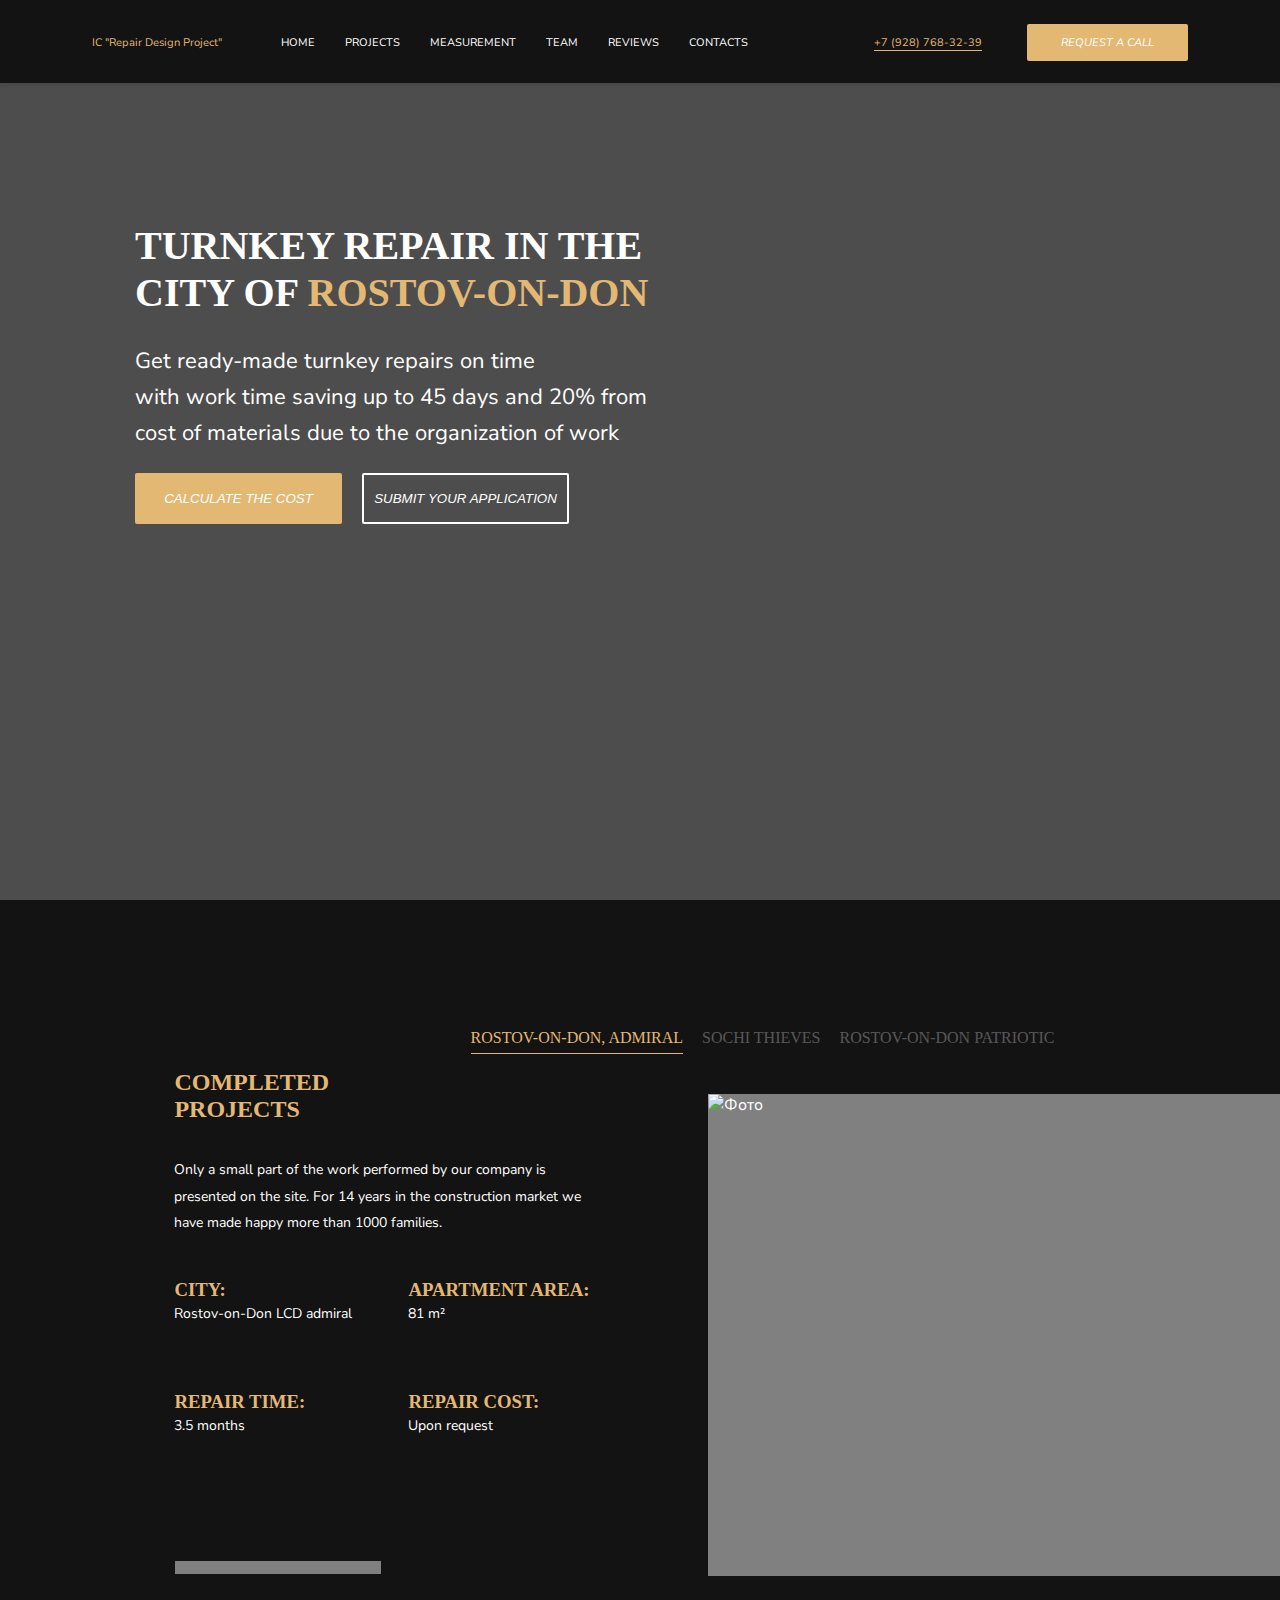
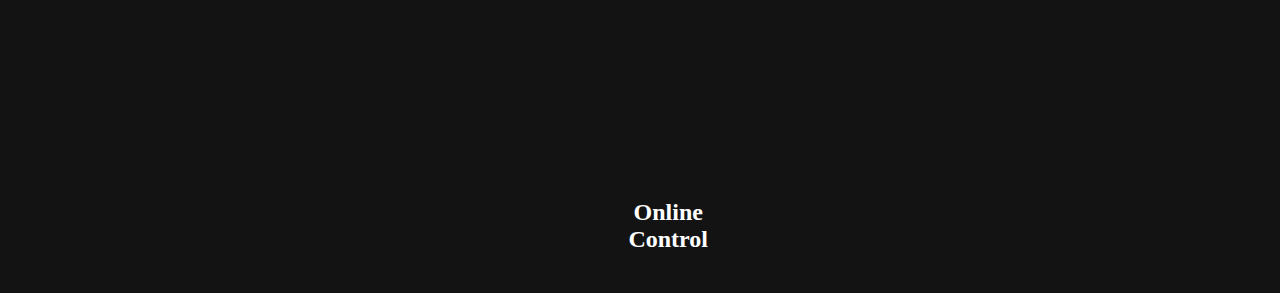
==== commit ba25adb0: "Update index.html" ====
--- a/index.html
+++ b/index.html
@@ -85,9 +85,15 @@
             </div>
       </div>
             <h2 class="centered-title custom-centered-title">Online Control</h2>
-            <div class="centered-div custom-centered-div">
+            <div class="line-left">
                 <!-- Див под фото -->
             </div>
+            <div class="camera">
+                <!-- Див под фото -->
+            </div>
+                  <div class="line-right">
+                <!-- Див под фото -->
+      </div>
         <div class="photo-container">
             <div class="photo-box custom-photo-box">
                 <img src="path/to/your/image.jpg" alt="Фото" class="main-photo">
--- a/styles.css
+++ b/styles.css
@@ -212,13 +212,11 @@
 .parent-container {
     display: flex;
     position: relative;
+    flex-direction: row;
 }
 
 .photo-container {
-    flex: 1;
-    padding: 0;
-    display: flex;
-    align-items: flex-start;
+    padding: 0; /* Убедитесь, что отступы по умолчанию ноль */
 }
 
 .text-section.custom-text-section {
@@ -228,8 +226,8 @@
 }
 
 .text-section.custom-text-section h2 {
-    color: #E3B873; /* Цвет заголовка */
-    margin: 0 0 34px 134.45px; /* Упрощение отступов */
+    color: #E3B873;
+    margin: 0 0 34px 134.45px;
     font-family: 'Yeseva One';
     text-transform: uppercase;
 }
@@ -238,38 +236,38 @@
     margin: 0; /* Убираем отступы */
     font-size: 14px;
     line-height: 26.73px;
-    margin-left: 134.45px;  /* Повторяющийся отступ, можно рассмотреть возможность применения к родительским элементам */
+    margin-left: 134.45px;
 }
 
 .sub-sections.custom-sub-sections {
     display: grid;
-    grid-template-columns: repeat(2, 1fr); /* Две колонки одинаковой ширины */
-    gap: 2px; /* Уменьшаем расстояние между элементами */
-    justify-items: start; /* Выравнивание всех элементов по левому краю */
-    margin: 42px 0 0 134.45px; /* Объединение отступов */
+   grid-template-columns: repeat(2, minmax(200px, 1fr));/* Две колонки одинаковой ширины */
+    gap: 34px;
+    justify-items: start;
+    margin: 42px 0 0 134.45px;
 }
 
 .sub-section.custom-sub-section {
     box-sizing: border-box;
-    padding-bottom: 34px; /* Отступы внутри каждого саб-секционного блока */
-    margin: 0; /* Убираем все отступы для выравнивания */
-    position: relative; /* Установка относительного позиционирования для родительского элемента */
+    padding-bottom: 29px;
+    margin: 0;
+    position: relative;
 }
 
 .sub-section.custom-sub-section h3 {
-    text-transform: uppercase; /* Преобразуем текст в верхний регистр */
-    color: #E3B873; /* Устанавливаем цвет тексту подзаголовка */
-    margin: 0; /* Убираем отступ для заголовка */
+    text-transform: uppercase;
+    color: #E3B873;
+    margin: 0;
     font-family: 'Yeseva One';
 }
 
 .sub-section.custom-sub-section p {
-    margin-left: 0; /* Убираем левый отступ для параграфа */
+    margin-left: 0;
 }
 
 .slideshow.custom-slideshow {
-    position: absolute; /* Абсолютное позиционирование относительно родителя */
-    top: 515px; /* Вертикальное расстояние от верхней границы родителя */
+    position: absolute;
+    top: 512px; /* Вертикальное расстояние от верхней границы родителя */
     left: 155px; /* Горизонтальное расстояние от левой границы родителя */
     background-color: grey; /* Цвет фона для слайдшоу */
     width: 205.68px; /* Установите ширину */
@@ -278,8 +276,9 @@
 
 .centered-title.custom-centered-title {
     text-align: center; /* Выравнивание по центру */
-    margin-top: 90.72px; /* Отступ сверху */
+    margin-top: 750px; /* Отступ сверху */
     color: white; /* Цвет текста */
+    font-family: 'Yeseva One';
 }
 
 .centered-div.custom-centered-div {
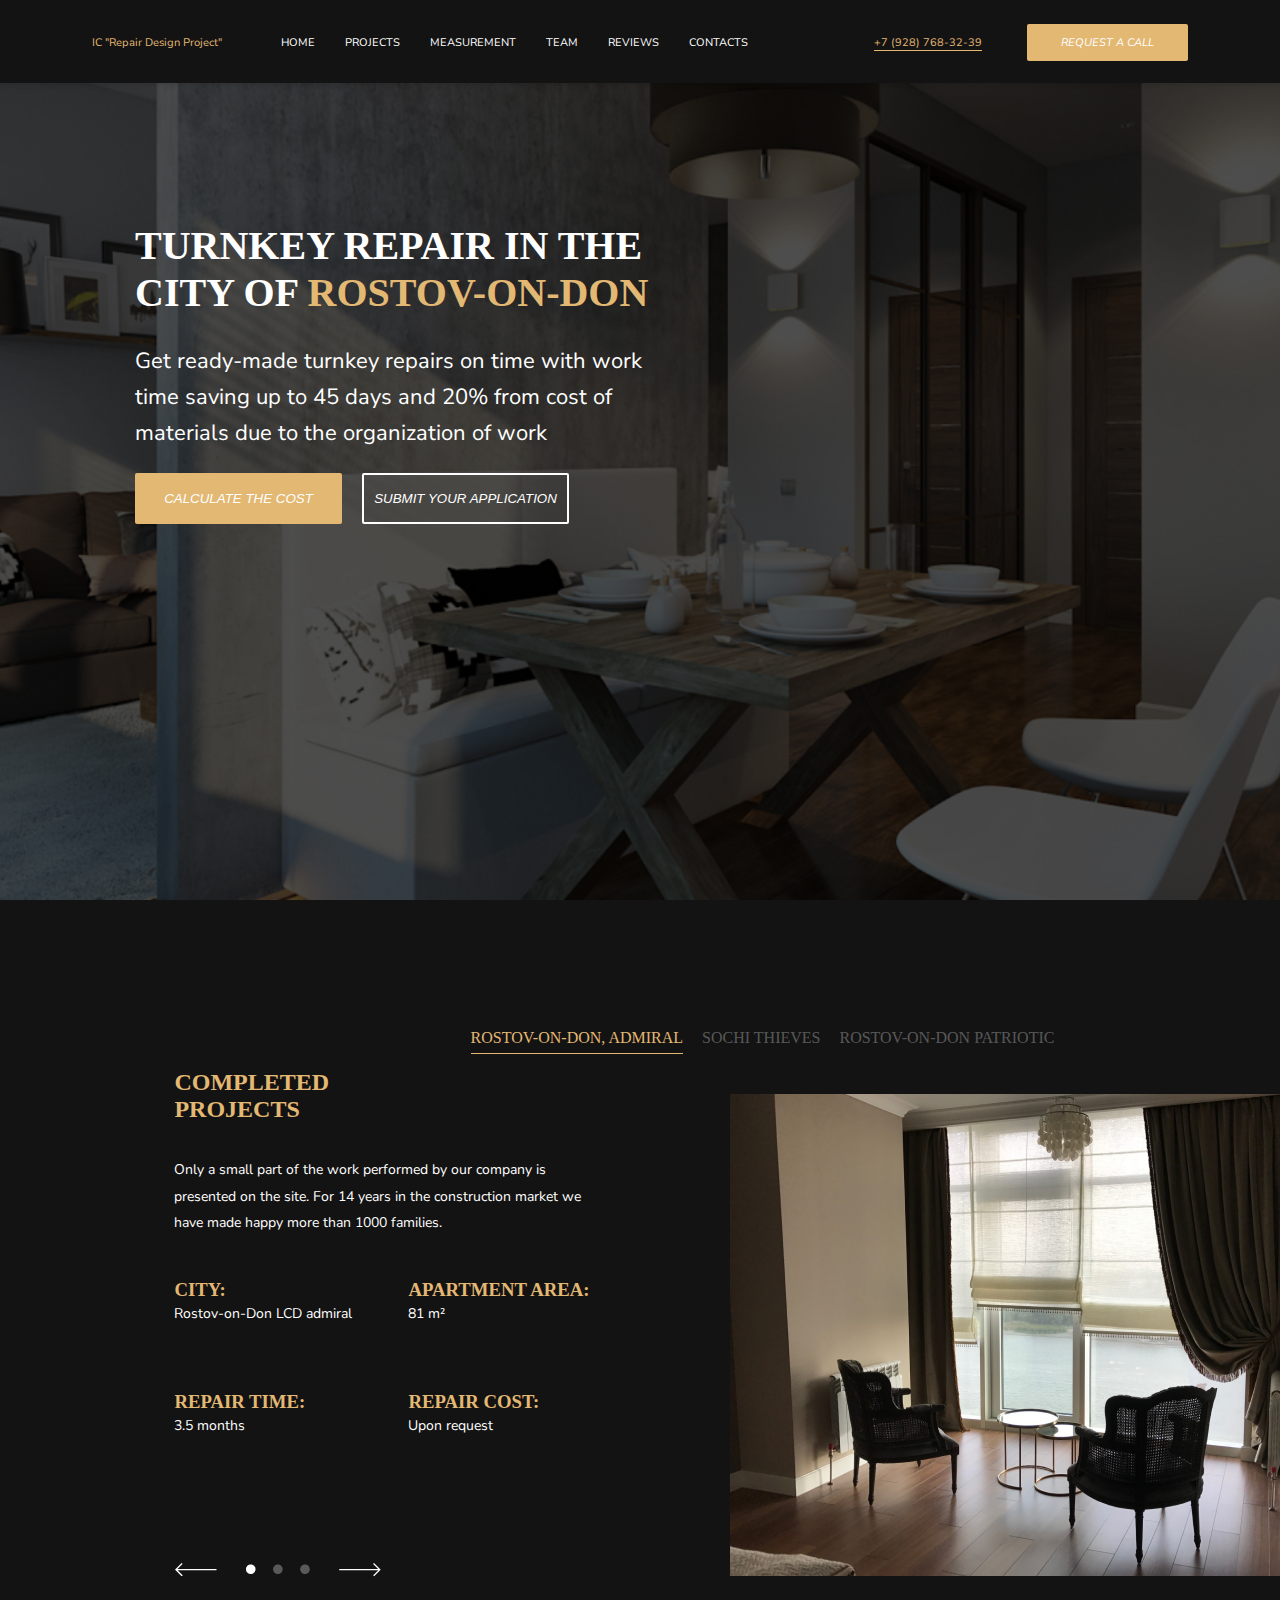
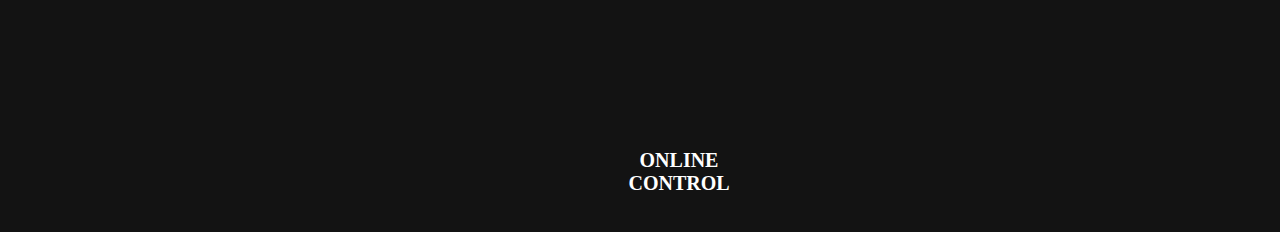
==== commit 8abfab28: "added assets, updated index.html, added second.html" ====
--- a/index.html
+++ b/index.html
@@ -11,7 +11,7 @@
 </head>
 <body>
 
-<div class="background-container">
+<section class="background-container">
     <div class="overlay"></div> <!-- Полупрозрачный слой -->
     <header>
         <div class="logo">
@@ -33,20 +33,19 @@
 
     <div class="content">
         <h1>
-            Turnkey Repair in the <br>
-            city of <span>Rostov-on-Don</span>
+            Turnkey Repair in the city of <span>Rostov-on-Don</span>
         </h1>
         <p>
-            Get ready-made turnkey repairs on time <br>
-            with work time saving up to 45 days and 20% from <br>
+            Get ready-made turnkey repairs on time
+            with work time saving up to 45 days and 20% from
             cost of materials due to the organization of work
         </p>
         <div class="button-container">
-            <button>CALCULATE THE COST</button>
-            <button class="submit">SUBMIT YOUR APPLICATION</button>
+            <button type="submit">CALCULATE THE COST</button>
+            <button type="submit" class="submit">SUBMIT YOUR APPLICATION</button>
         </div>
     </div>
-</div> <!-- Закрывающая скобка для .background-container -->
+</section> <!-- Закрывающая скобка для .background-container -->
 
 <div class="container custom-container">
     <div class="links custom-links">
@@ -81,7 +80,7 @@
                 </div>
             </div>
             <div class="slideshow custom-slideshow">
-                <!-- Место для вашего слайдера или галереи изображений -->
+                <img src="assets/Group 2.18.png" alt="slider" class="slider">
             </div>
       </div>
             <h2 class="centered-title custom-centered-title">Online Control</h2>
@@ -96,11 +95,11 @@
       </div>
         <div class="photo-container">
             <div class="photo-box custom-photo-box">
-                <img src="path/to/your/image.jpg" alt="Фото" class="main-photo">
+                <img src="assets/image 2.1.png" alt="Фото" class="main-photo">
             </div>
         </div>
     </div>
 </div>
 
 </body>
-</html>
+</html>--- a/styles.css
+++ b/styles.css
@@ -8,7 +8,7 @@
     position: relative;
     width: 100%;
     height: 100vh; /* Занять всю высоту экрана */
-    background-image: url('path/to/your/image.jpg'); /* Укажите путь к изображению */
+    background-image: url('assets/image\ 4.3.jpg'); /* Укажите путь к изображению */
     background-size: cover; /* Покрытие всего экрана */
     background-position: center; /* Центровка изображения */
     font-size: 11px;
@@ -269,23 +269,20 @@
     position: absolute;
     top: 512px; /* Вертикальное расстояние от верхней границы родителя */
     left: 155px; /* Горизонтальное расстояние от левой границы родителя */
-    background-color: grey; /* Цвет фона для слайдшоу */
     width: 205.68px; /* Установите ширину */
     height: 13.28px; /* Установите высоту */
 }
 
 .centered-title.custom-centered-title {
     text-align: center; /* Выравнивание по центру */
-    margin-top: 750px; /* Отступ сверху */
+    margin-top: 700px; /* Отступ сверху */
     color: white; /* Цвет текста */
     font-family: 'Yeseva One';
-}
-
-.centered-div.custom-centered-div {
-    display: flex; /* Гибкий контейнер для централизации */
-    justify-content: center; /* Центрирование содержимого */
-    margin-top: 20px; /* Отступ сверху */
-}
+    font-size: 20px;
+    text-transform: uppercase;
+}
+
+
 
 .photo-box.custom-photo-box {
     max-width: 100%; /* Максимальная ширина */
@@ -328,4 +325,4 @@
     left: 8px;                /* Левый отступ */
     right: 8px;               /* Правый отступ */
   }
-}
+}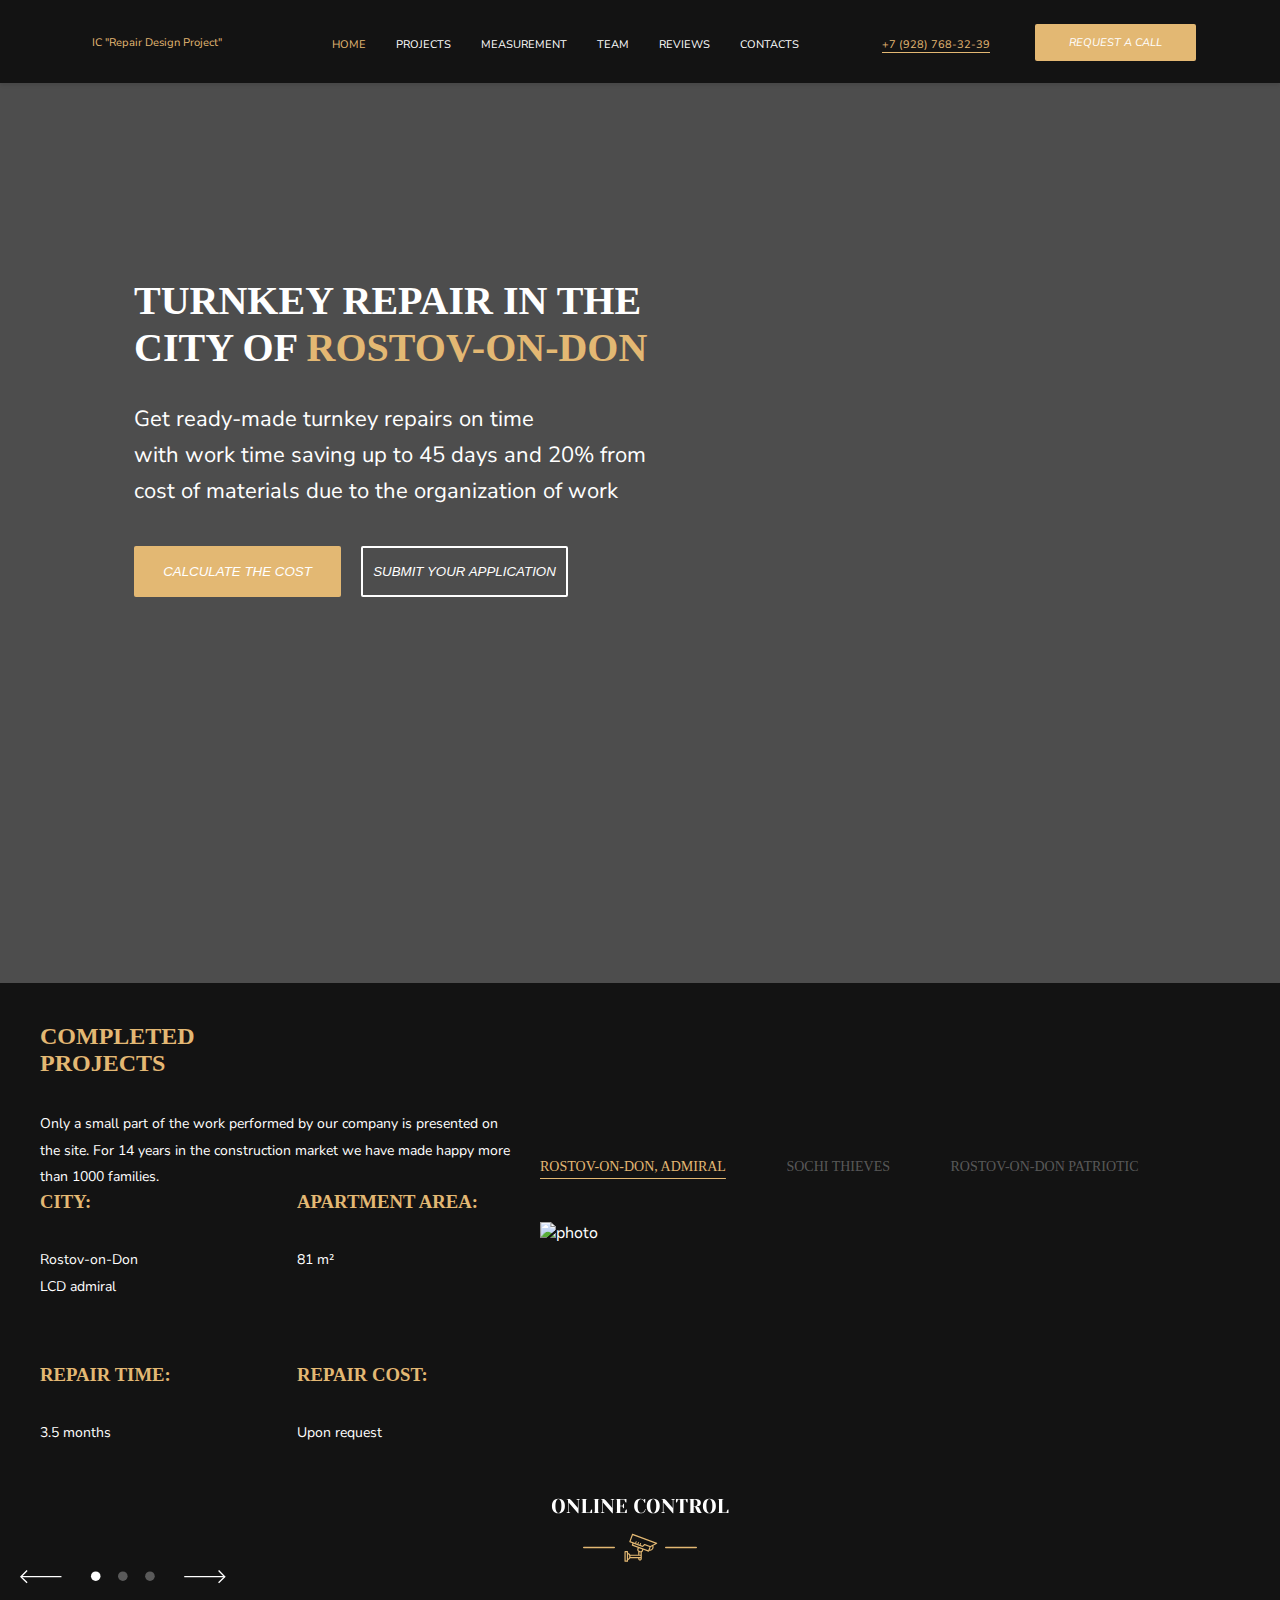
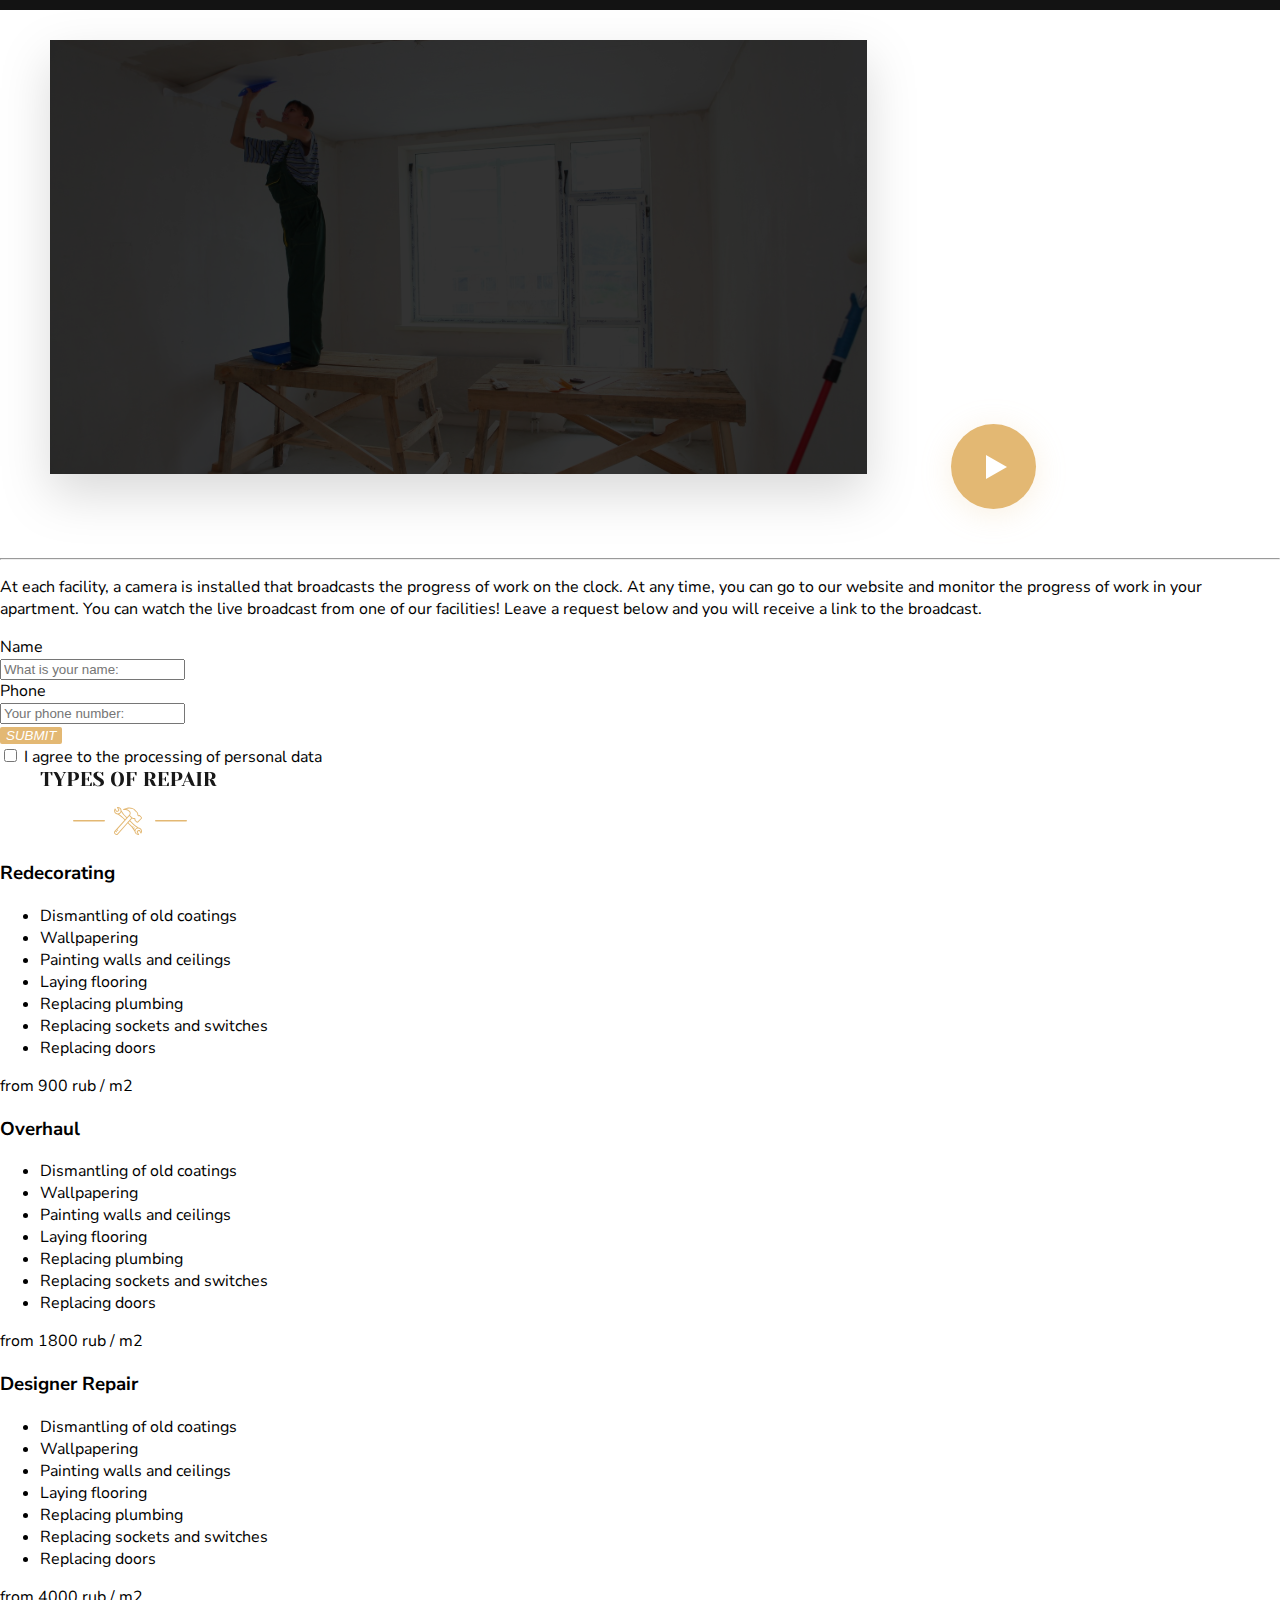
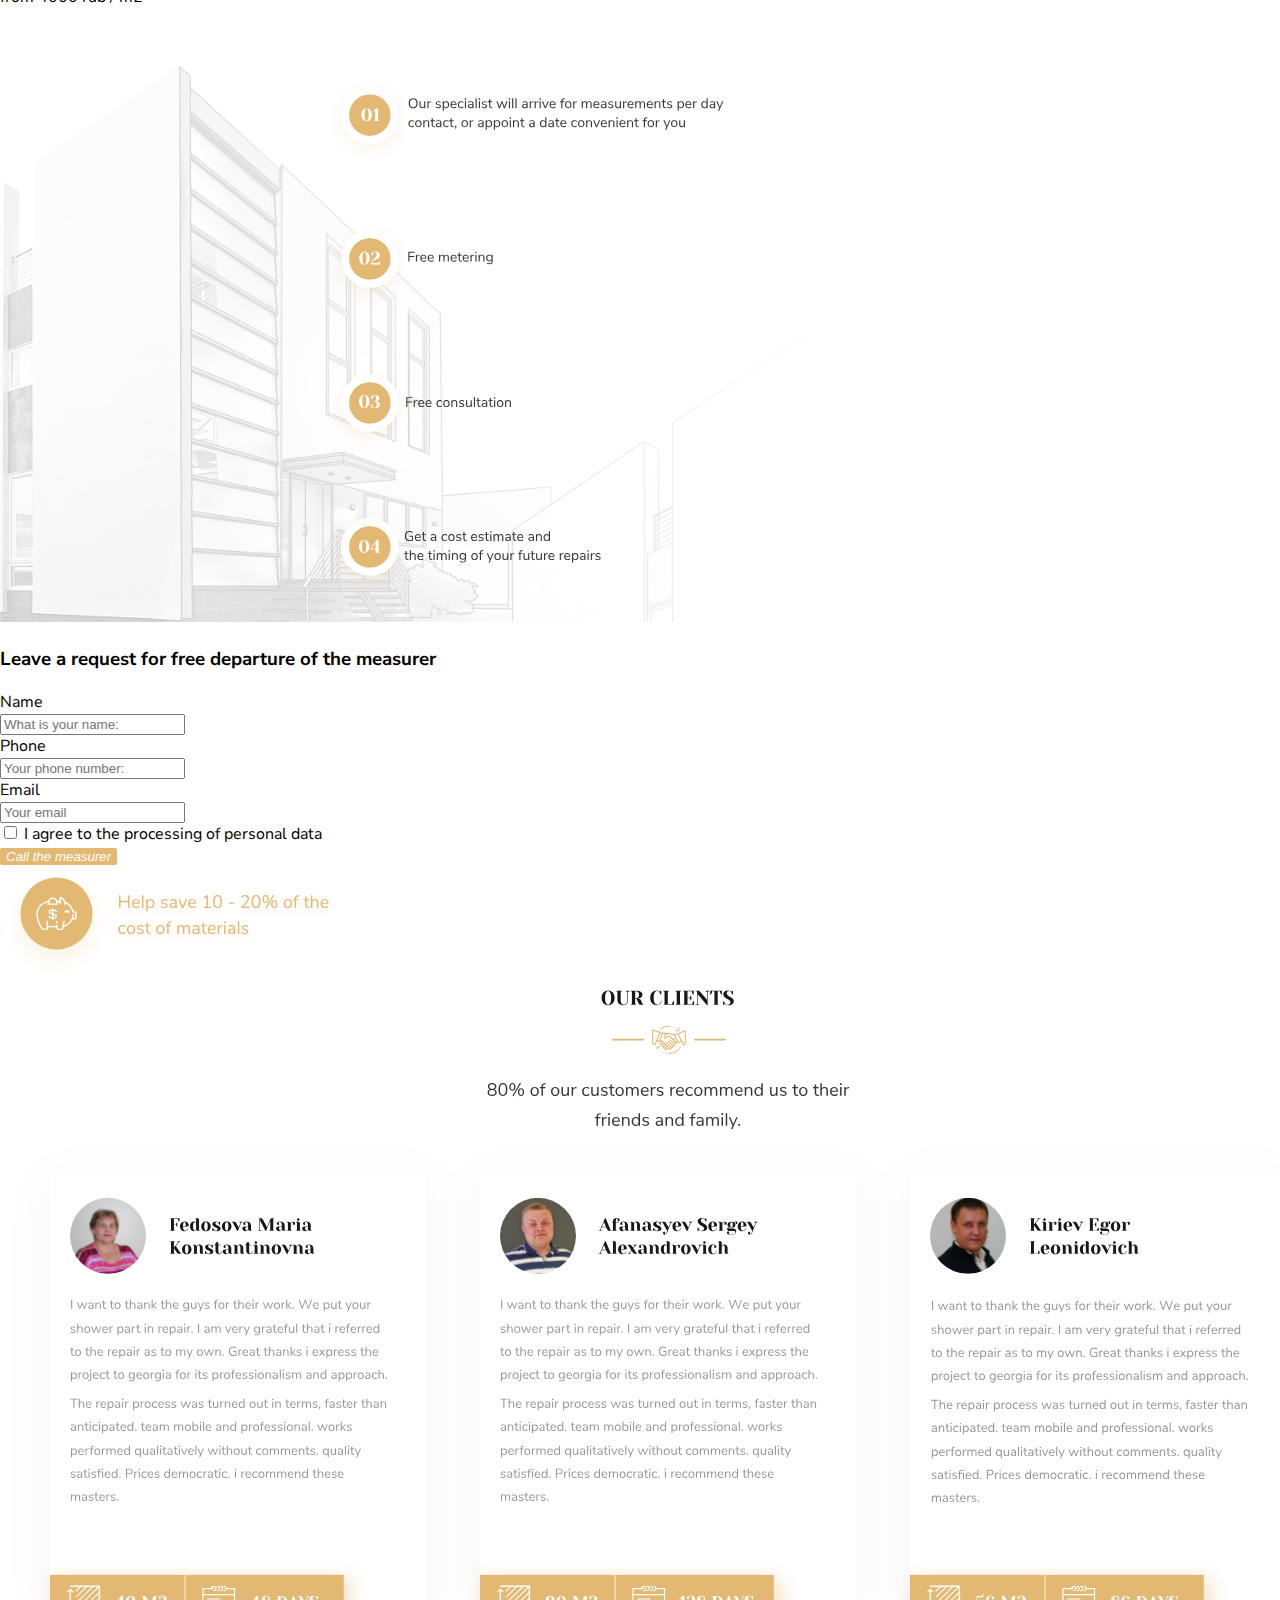
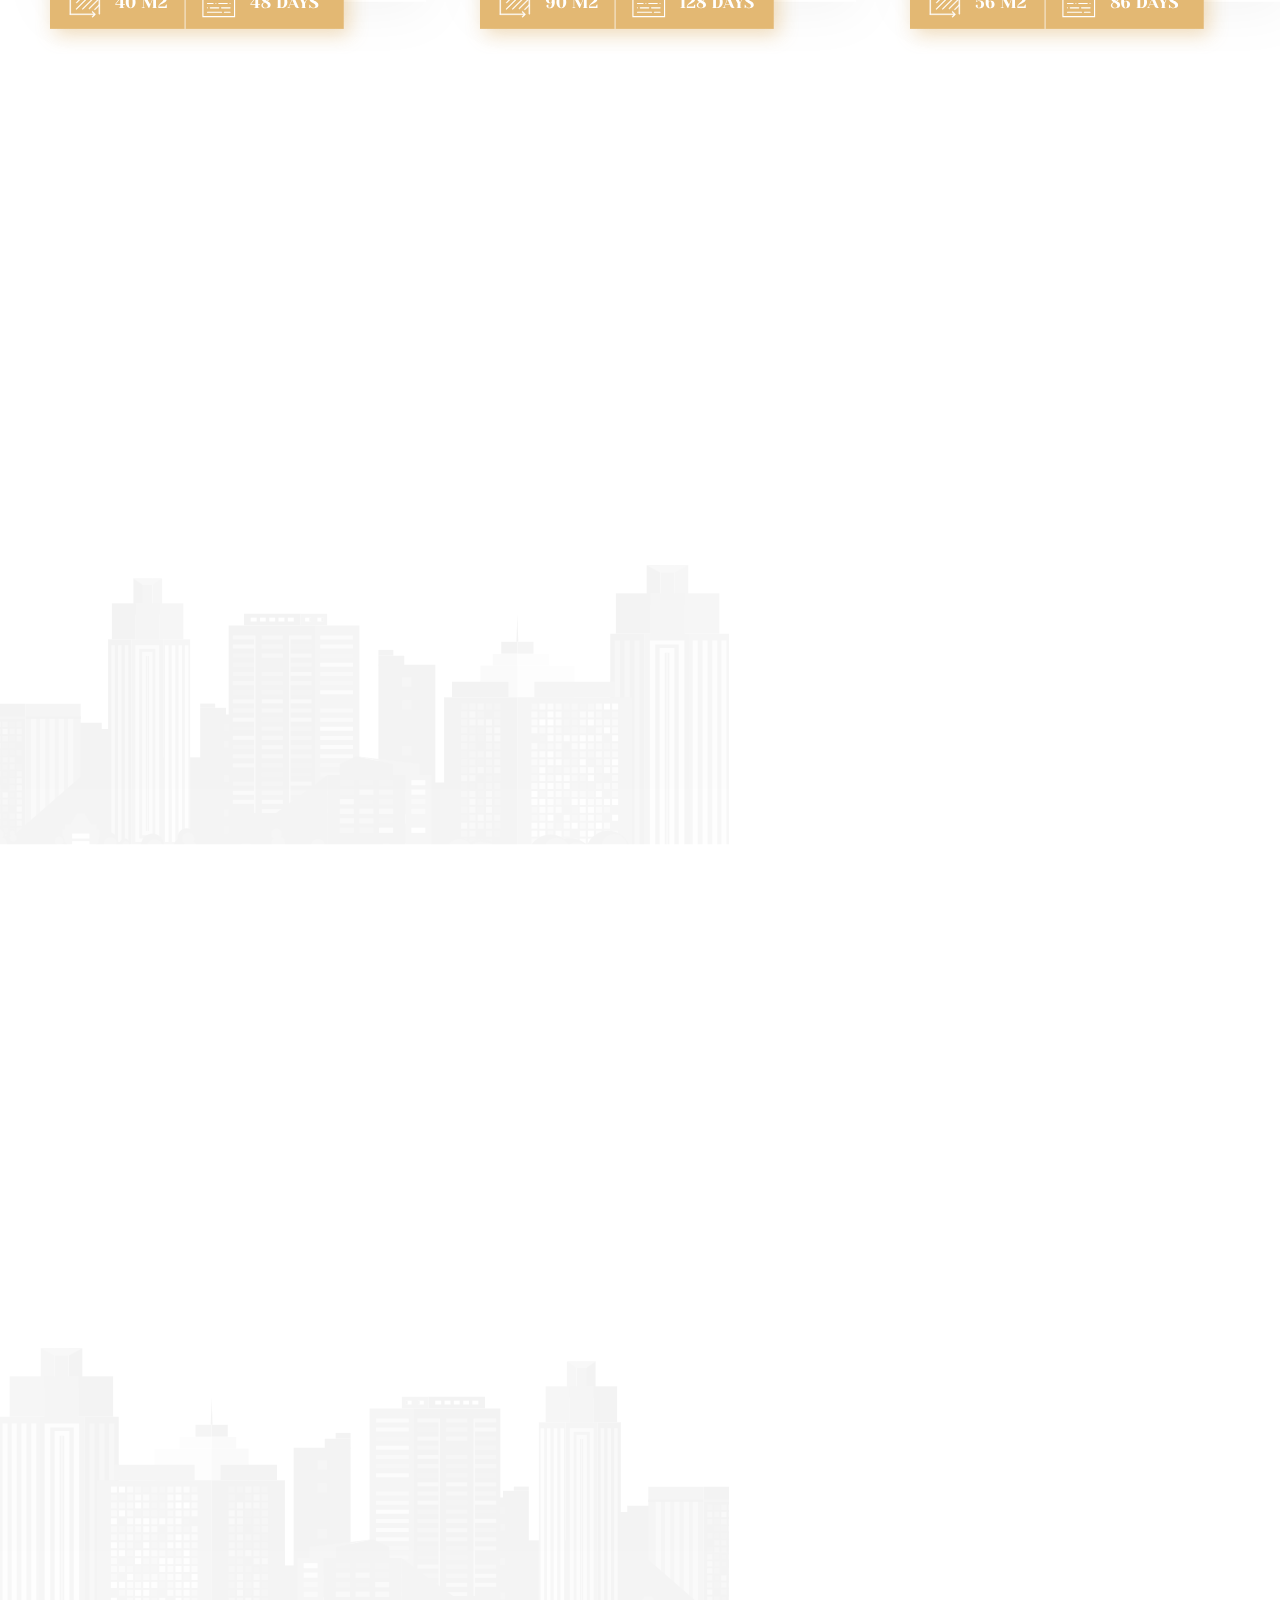
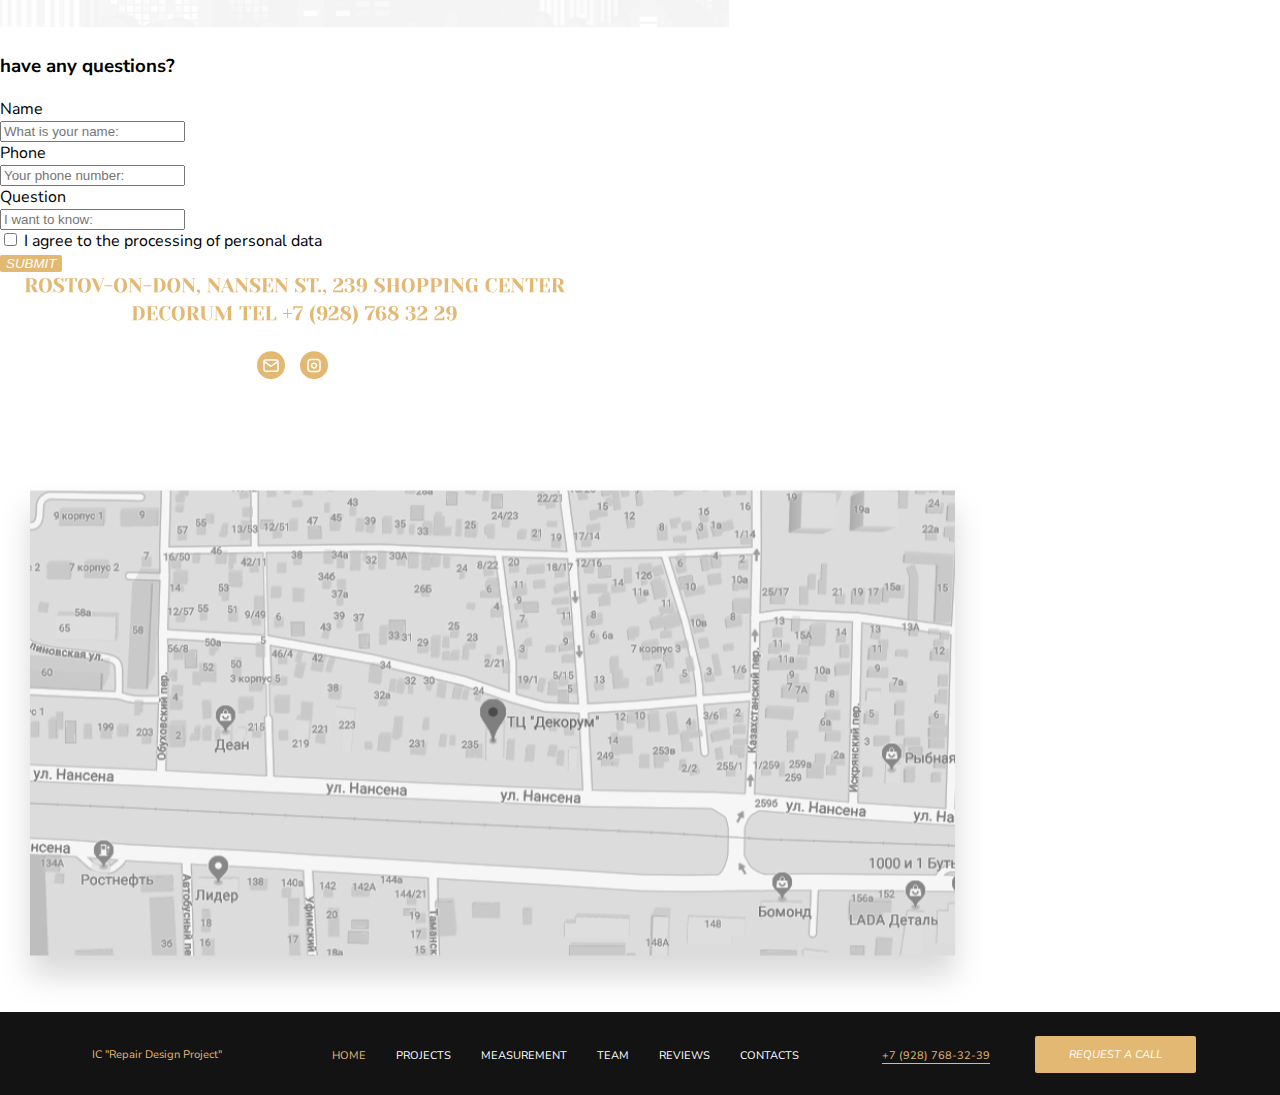
==== commit ca05bafe: "commit" ====
--- a/index.html
+++ b/index.html
@@ -1,105 +1,270 @@
 <!DOCTYPE html>
-<html lang="ru">
+<html lang="en">
 <head>
     <meta charset="UTF-8">
     <meta name="viewport" content="width=device-width, initial-scale=1.0">
     <title>IC "Repair Design Project"</title>
-    <link rel="stylesheet" href="styles.css">
+    <link rel="stylesheet" href="style.css">
     <link rel="preconnect" href="https://fonts.googleapis.com">
     <link rel="preconnect" href="https://fonts.gstatic.com" crossorigin>
     <link href="https://fonts.googleapis.com/css2?family=Nunito+Sans:wght@200;400;600;700;800&display=swap" rel="stylesheet">
+
 </head>
 <body>
-
-<section class="background-container">
-    <div class="overlay"></div> <!-- Полупрозрачный слой -->
-    <header>
-        <div class="logo">
-            <a href="#">IC "Repair Design Project"</a>
-        </div>
-        <nav>
-            <a href="#" class="home">HOME</a>
-            <a href="#">PROJECTS</a>
-            <a href="#">MEASUREMENT</a>
-            <a href="#">TEAM</a>
-            <a href="#">REVIEWS</a>
-            <a href="#">CONTACTS</a>
-        </nav>
-        <div class="contact">
-            <a href="tel:+79287683239">+7 (928) 768-32-39</a>
-            <button class="request">Request a call</button>
+    <header class="header">
+        <div class="header-container">
+            <span class="logo">IC "Repair Design Project"</span>
+            
+            <nav class="navigation">
+                <ul>
+                    <li>
+                        <a href="#"><span class="home">HOME</span></a>
+                    </li>
+                    <li>
+                        <a href="#">PROJECTS</a>
+                    </li>
+                    <li>
+                        <a href="#">MEASUREMENT</a>
+                    </li>
+                    <li>
+                        <a href="#">TEAM</a>
+                    </li>
+                    <li>
+                        <a href="#">REVIEWS</a>
+                    </li>
+                    <li>
+                        <a href="#">CONTACTS</a>
+                    </li>
+                </ul>
+            </nav>
+
+            <span class="phone-number"><a href="tel:+79287683239">+7 (928) 768-32-39</a></span>
+
+            <button type="submit" class="request-call">Request a call</button>
         </div>
     </header>
 
-    <div class="content">
-        <h1>
-            Turnkey Repair in the city of <span>Rostov-on-Don</span>
-        </h1>
-        <p>
-            Get ready-made turnkey repairs on time
-            with work time saving up to 45 days and 20% from
-            cost of materials due to the organization of work
-        </p>
-        <div class="button-container">
-            <button type="submit">CALCULATE THE COST</button>
-            <button type="submit" class="submit">SUBMIT YOUR APPLICATION</button>
+    <main>
+        <section class="first-section">
+            <div class="overlay"></div> <!-- Полупрозрачный слой -->
+            <div class="first-section-container">
+                <h1>
+                    Turnkey Repair in the <br> city of <span class="rostov-color">Rostov-on-Don</span>
+                </h1>
+                <p>
+                    Get ready-made turnkey repairs on time <br>
+                    with work time saving up to 45 days and 20% from <br>
+                    cost of materials due to the organization of work
+                </p>
+                <div class="button-container">
+                    <button type="submit">CALCULATE THE COST</button>
+                    <button type="submit" class="submit">SUBMIT YOUR APPLICATION</button>
+                </div>
+            </div>
+        </section>
+
+        <section class="second-section">
+            <div class="second-section-container">
+                <div class="content-container">
+                    <div class="text-block">
+                        <h2>Completed <br> projects</h2>
+                        <p>
+                            Only a small part of the work performed by our company 
+                            is presented on the site. For 14 years in the construction market 
+                            we have made happy more than 1000 families.
+                        </p>
+                        <div class="sub-sections">
+                            <div class="sub-section">
+                                <h3>City:</h3>
+                                <p>Rostov-on-Don <br> LCD admiral</p>
+                            </div>
+                            <div class="sub-section">
+                                <h3>Apartment area:</h3>
+                                <p>81 m²</p>
+                            </div>
+                            <div class="sub-section bottom-subsection">
+                                <h3>Repair time:</h3>
+                                <p>3.5 months</p>
+                            </div>
+                            <div class="sub-section bottom-subsection">
+                                <h3>Repair Cost:</h3>
+                                <p>Upon request</p>
+                            </div>
+                        </div>
+                    </div>
+                    <div class="main-photo">
+                        <nav class="custom-navigation">
+                            <ul>
+                                <li><a href="#"><span class="underlined">Rostov-on-Don, Admiral</span></a></li>
+                                <li><a href="#">Sochi Thieves</a></li>
+                                <li><a href="#">Rostov-on-Don Patriotic</a></li>
+                            </ul>
+                        </nav>
+                        <img class="main-photo" src="assets/Mask Group.svg" alt="photo">
+                    </div>
+                </div>
+                <div class="camera-photo-group">
+                    <img src="assets/Group 45.svg" alt="">
+                </div>
+                <div class="slider"><img src="assets/Group 2.18.svg" alt="slider"></div>
+            </div>
+        </section>
+
+        <section class="third-section">
+            <div class="third-section-container">
+                <img src="assets/Mask Group (1).svg" alt="picture">
+                <img src="assets/Group 8.svg" alt="player">
+                <hr>
+                <p>
+                    At each facility, a camera is installed that broadcasts 
+                    the progress of work on the clock. At any time, you can 
+                    go to our website and monitor the progress of work in your apartment. 
+                    You can watch the live broadcast from one of our facilities!
+                    Leave a request below and you will receive a link to the broadcast.
+                </p>
+                <form class="first-form">
+                    <label for="name">Name</label><br>
+                    <input type="text" id="name" name="name" placeholder="What is your name:"><br>
+                    <label for="phone">Phone</label><br>
+                    <input type="tel" id="phone" name="phone" placeholder="Your phone number:"><br>
+                    <button type="submit">SUBMIT</button><br>
+                    <input type="checkbox" id="agreement" name="agreement" value="Agreement">
+                    <label for="agreement">I agree to the processing of personal data</label><br>
+                </form>
+            </div>
+        </section>
+
+        <section class="forth-section">
+            <div class="forth-section-container">
+                <div class="instruments-photo-group">
+                    <img src="assets/Group 42.2.svg" alt="instruments">
+                </div>
+                <div class="product-card">
+                    <div class="description-one">
+                        <h3>Redecorating</h3>
+                        <ul>
+                            <li>Dismantling of old coatings</li>
+                            <li>Wallpapering</li>
+                            <li>Painting walls and ceilings</li>
+                            <li>Laying flooring</li>
+                            <li>Replacing plumbing</li>
+                            <li>Replacing sockets and switches</li>
+                            <li>Replacing doors</li>
+                        </ul>
+                        <div>
+                            <p class="price">from 900 rub / m2</p>
+                        </div>
+                    </div>
+                    
+                    <div class="description-two">
+                        <h3>Overhaul</h3>
+                        <ul>
+                            <li>Dismantling of old coatings</li>
+                            <li>Wallpapering</li>
+                            <li>Painting walls and ceilings</li>
+                            <li>Laying flooring</li>
+                            <li>Replacing plumbing</li>
+                            <li>Replacing sockets and switches</li>
+                            <li>Replacing doors</li>
+                        </ul>
+                        <div>
+                            <p class="price">from 1800 rub / m2</p>
+                        </div>
+                    </div>
+                    
+                    <div class="description-three">
+                        <h3>Designer Repair</h3>
+                        <ul>
+                            <li>Dismantling of old coatings</li>
+                            <li>Wallpapering</li>
+                            <li>Painting walls and ceilings</li>
+                            <li>Laying flooring</li>
+                            <li>Replacing plumbing</li>
+                            <li>Replacing sockets and switches</li>
+                            <li>Replacing doors</li>
+                        </ul>
+                    </div>
+                    <div>
+                        <p class="price">from 4000 rub / m2</p>
+                    </div>
+                </div>
+                <div class="consultation-section">
+                    <img src="assets/Group 22.svg" alt="pros">
+                </div>
+                <form class="second-form">
+                    <h3>Leave a request for free departure of the measurer</h3>
+                    <label for="fname">Name</label><br>
+                    <input type="text" id="fname" name="fname" placeholder="What is your name:"><br>
+                    <label for="mphone">Phone</label><br>
+                    <input type="tel" id="mphone" name="mphone" placeholder="Your phone number:"><br>
+                    <label for="email">Email</label><br>
+                    <input type="email" id="email" name="email" placeholder="Your email"><br>
+                    <input type="checkbox" id="agreement" name="agreement" value="Agreement">
+                    <label for="agreement">I agree to the processing of personal data</label><br>
+                    <button type="submit">Call the measurer</button>
+                </form>
+                <img src="assets/Group 20.svg" alt="discount">
+            </div>
+        </section>
+
+        <section class="fifth-section">
+            <div class="fifth-section-container">
+                <img src="assets/Group 46.svg" alt="deal">
+                <img src="assets/Frame.svg" alt="city-frame">
+                <img src="assets/Frame (1).svg" alt="city-frame">
+            </div>
+        </section>
+        <div class="form-div">
+            <h3>have any questions?</h3>
+            <form class="third-form">
+                <label for="sfname">Name</label><br>
+                <input type="text" id="sfname" name="sfname" placeholder="What is your name:"><br>
+                <label for="smphone">Phone</label><br>
+                <input type="tel" id="smphone" name="smphone" placeholder="Your phone number:"><br>
+                <label for="faq">Question</label><br>
+                <input type="text" id="faq" name="faq" placeholder="I want to know:"><br>
+                <input type="checkbox" id="agreement" name="agreement" value="Agreement">
+                <label for="agreement">I agree to the processing of personal data</label><br>
+                <button type="submit">SUBMIT</button>
+            </form>
         </div>
-    </div>
-</section> <!-- Закрывающая скобка для .background-container -->
-
-<div class="container custom-container">
-    <div class="links custom-links">
-        <a href="#" class="active">Rostov-on-Don, Admiral</a>
-        <a href="#">Sochi Thieves</a>
-        <a href="#">Rostov-on-Don Patriotic</a>
-    </div>
-    <div class="parent-container">
-        <div class="text-section custom-text-section">
-            <h2>Completed <br> projects</h2>
-            <p>
-                Only a small part of the work performed by our company 
-                is presented on the site. For 14 years in the construction market 
-                we have made happy more than 1000 families.
-            </p>
-            <div class="sub-sections custom-sub-sections">
-                <div class="sub-section custom-sub-section">
-                    <h3>City:</h3>
-                    <p>Rostov-on-Don LCD admiral</p>
-                </div>
-                <div class="sub-section custom-sub-section">
-                    <h3>Apartment area:</h3>
-                    <p>81 m²</p>
-                </div>
-                <div class="sub-section custom-sub-section">
-                    <h3>Repair time:</h3>
-                    <p>3.5 months</p>
-                </div>
-                <div class="sub-section custom-sub-section">
-                    <h3>Repair Cost:</h3>
-                    <p>Upon request</p>
-                </div>
-            </div>
-            <div class="slideshow custom-slideshow">
-                <img src="assets/Group 2.18.png" alt="slider" class="slider">
-            </div>
-      </div>
-            <h2 class="centered-title custom-centered-title">Online Control</h2>
-            <div class="line-left">
-                <!-- Див под фото -->
-            </div>
-            <div class="camera">
-                <!-- Див под фото -->
-            </div>
-                  <div class="line-right">
-                <!-- Див под фото -->
-      </div>
-        <div class="photo-container">
-            <div class="photo-box custom-photo-box">
-                <img src="assets/image 2.1.png" alt="Фото" class="main-photo">
-            </div>
+        <section class="six-section">
+                <img src="assets/Group 42.1.svg" alt="contact-us">
+                <img src="assets/Mask Group (2).svg" alt="map">
+       </section>
+    </main>
+
+    <footer class="footer">
+        <div class="footer-container">
+            <span class="logo">IC "Repair Design Project"</span>
+            
+            <nav class="navigation">
+                <ul>
+                    <li>
+                        <a href="#"><span class="home">HOME</span></a>
+                    </li>
+                    <li>
+                        <a href="#">PROJECTS</a>
+                    </li>
+                    <li>
+                        <a href="#">MEASUREMENT</a>
+                    </li>
+                    <li>
+                        <a href="#">TEAM</a>
+                    </li>
+                    <li>
+                        <a href="#">REVIEWS</a>
+                    </li>
+                    <li>
+                        <a href="#">CONTACTS</a>
+                    </li>
+                </ul>
+            </nav>
+
+            <span class="phone-number"><a href="tel:+79287683239">+7 (928) 768-32-39</a></span>
+
+            <button type="submit" class="request-call">Request a call</button>
         </div>
-    </div>
-</div>
-
+    </footer>
 </body>
-</html>+</html>
--- a/style.css
+++ b/style.css
@@ -0,0 +1,465 @@
+/* ========== Общие стили ========== */
+body {
+    font-family: 'Nunito Sans', Arial, sans-serif;
+    margin: 0;
+    padding: 0;
+    color: black;
+    background-color: white;
+}
+
+/* ========== Фон и контейнеры ========== */
+.first-section {
+    position: relative;
+    width: 100%;
+    height: 100vh; /* Занять всю высоту экрана */
+    background-image: url('assets/image\ 4.3.svg');
+    background-size: cover; /* Покрытие всего экрана */
+    background-position: center; /* Центровка изображения */
+    font-size: 11px;
+}
+
+.first-section-container {
+    position: relative;
+    z-index: 2; /* Устанавливаем выше полупрозрачного слоя */
+    padding: 20px;
+}
+
+.overlay {
+    position: absolute;
+    top: 0;
+    left: 0;
+    right: 0;
+    bottom: 0;
+    background-color: #000000B2; /* Полупрозрачный черный цвет */
+    z-index: 1; /* Устанавливаем выше фона */
+}
+
+.second-section {
+    background-color: #131313; /* Черный фон */
+    color: white; /* Цвет текста */
+    font-family: 'Nunito Sans', Arial, sans-serif; /* Шрифт */
+    padding: 20px; /* Отступы */
+
+}
+
+.second-section-container {
+    display: flex; /* Используем flexbox для расположения элементов */
+    flex-direction: column; /* Вертикальное расположение */
+    align-items: center; /* Центрируем элементы по горизонтали */
+}
+
+/* ========== Первая секция ========== */
+.first-section h1 {
+    color: #FFFFFF;
+    font-family: 'Yeseva One';
+    text-transform: uppercase;
+    font-size: 40px;
+    margin: 0; /* Убираем отступы по умолчанию */
+    position: absolute; /* Позиционирование заголовка */
+    left: 134px; /* Отступ слева */
+    top: 194px; /* Отступ сверху */
+}
+
+.first-section p {
+    color: #FFFFFF;
+    font-family: 'Nunito Sans';
+    font-size: 22px;
+    font-weight: 400;
+    line-height: 36.01px;
+    margin: 0; /* Убираем отступы по умолчанию */
+    position: absolute; /* Позиционирование параграфа */
+    left: 134px; /* Отступ слева */
+    top: 318px; /* Отступ сверху, чтобы выровнять с заголовком и добавить отступ 19px */
+}
+
+.button-container {
+    display: flex;
+    justify-content: flex-start; /* Упрощение управления отступами */
+    margin-top: 15px;
+    position: absolute; /* Позиционирование кнопок */
+    left: 134px; /* Отступ слева */
+    top: 448px; /* Отступ сверху, чтобы разместить под параграфом с отступом 45px */
+}
+
+.button-container button {
+    width: 207px;
+    height: 51px;
+    margin-right: 20px; /* отступ справа для всех кнопок */
+}
+
+.button-container button:last-child {
+    margin-right: 0; 
+}
+
+.submit {
+    background-color: transparent;
+    border: 2px solid white;
+    color: white;
+}
+
+button {
+    border: none;
+    background-color: #E3B873;
+    color: white;
+    cursor: pointer;
+    border-radius: 2px;
+    font-style: italic;
+}
+
+button:hover { 
+    background-color: #E3B87333;
+}
+
+.content p, h1 {
+    color: #FFFFFF;
+}
+
+/* ========== Вторая секция ========== */
+.custom-navigation {
+    display: flex; /* Используем Flexbox */
+    width: 100%;
+    margin-top: 107px;
+}
+
+.custom-navigation > ul {
+    display: flex; /* Используем Flexbox для списка */
+    margin: 0; /* Убираем отступы */
+    padding: 0; /* Убираем отступы */
+    list-style-type: none; /* Убираем маркеры списка */
+}
+
+.custom-navigation li {
+    display: inline; /* Элементы списка в строку */
+    margin-right: 60.5px; /* Отступ между элементами */
+}
+
+.custom-navigation a {
+    text-transform: uppercase; /* Преобразование текста в верхний регистр */
+    color: rgba(255, 255, 255, 0.3); /* Цвет ссылок */
+    text-decoration: none; /* Убираем подчеркивание */
+    font-size: 14px;
+    font-family: 'Yeseva One';
+}
+
+.custom-navigation a .underlined {
+    color: #E3B873; /* Цвет при наведении */
+    text-decoration: underline solid;
+    text-underline-offset: 6.68px;
+}
+
+.content-container {
+    display: flex; /* Основной контейнер с флексбоксом */
+    align-items: flex-start; /* Выравнивание по верхнему краю */
+    justify-content: space-between; /* Распределение элементов с пробелами */
+}
+
+.main-photo {
+    flex: 3; /* Фотография занимает 3 части */
+    margin-top: 45px; /* Отступ снизу */
+    position: relative; /* Для абсолютного позиционирования */
+}
+
+.text-block {
+    flex: 2; /* Занимает оставшееся пространство */
+    padding: 20px; /* Отступы внутри текстового блока */
+}
+
+.text-block h2, 
+.text-block h3 {
+    text-transform: uppercase;
+    color: #E3B873;
+    font-family: 'Yeseva One';
+    margin: 0 0 34px 0; /* Убираем левый отступ */
+}
+
+.text-block p {
+    margin: 0; /* Убираем отступы */
+    font-size: 14px;
+    line-height: 26.73px;
+}
+
+.sub-sections {
+    display: grid;
+    grid-template-columns: repeat(2, 1fr); /* Две колонки */
+    gap: 34px; /* Промежуток между колонками */
+    justify-items: start; /* Выравнивание по началу колонки */
+}
+
+.sub-section {
+    box-sizing: border-box;
+    padding-bottom: 29px;
+    margin: 0;
+}
+
+.slider {
+    width: 100%; /* Заполнение ширины контейнера слайдера */
+    height: auto; /* Высота подстраивается под содержимое */
+}
+
+/* ========== Хедер и Футер ========== */
+.header, .footer {
+    position: relative; /* Позиционируем относительно родителя */
+    z-index: 2; /* Устанавливаем выше полупрозрачного слоя */
+    background-color: #131313;
+    box-shadow: 0 2px 4px rgba(0, 0, 0, 0.1);
+}
+
+.header-container, .footer-container {
+    display: flex;
+    justify-content: space-between;
+    align-items: center; /* Обеспечиваем выравнивание по вертикали */
+    flex-wrap: nowrap; /* Запрещаем перенос строк внутри контейнера */
+    padding: 24px 90px 22px 92px;
+}
+
+.logo {
+    color: #E3B873;
+    font-size: 11px;
+    white-space: nowrap; /* Предотвращаем перенос текста внутри логотипа */
+    flex-shrink: 0; /* Запрещаем уменьшение размера логотипа */
+}
+
+.navigation {
+    display: flex;
+    margin-left: 95.47px; /* Даем пространство после логотипа */
+    margin-right: auto; /* Центрируем блок меню */
+}
+
+.navigation ul {
+    display: flex;
+    list-style: none;
+    padding: 0;
+    margin: 0;
+}
+
+.navigation li {
+    margin: 0 15px;
+}
+
+.navigation a {
+    text-decoration: none;
+    color: #FFFFFF;
+    font-size: 11px;
+}
+
+.phone-number {
+    white-space: nowrap; /* Не переносим номер телефона на следующую строку */
+    margin-left: 67.36px;
+    flex-shrink: 0; /* Запрещаем уменьшение размера */
+}
+
+.phone-number a {
+    color: #E3B873;
+    text-decoration: none;
+    border-bottom: 1px solid;
+    font-size: 11px;
+}
+
+.request-call {
+    text-transform: uppercase;
+    width: 161px;
+    height: 37px;
+    margin-left: 45px;
+    font-family: 'Nunito Sans';
+    font-size: 11px;
+    flex-shrink: 0; /* Запрещаем уменьшение кнопки */
+    white-space: nowrap; /* Предотвращаем перенос текста кнопки */
+}
+
+/* ========== Контент ========== */
+.content {
+    position: absolute;
+    top: 194px;
+    bottom: 208px;
+    left: 134px;
+    right: 627.89px;
+    width: calc(100% - 134px - 627.89px);
+    border-radius: 2px;
+    border: 1px solid transparent;
+    z-index: 2;
+}
+
+.content p {
+    font-family: 'Nunito Sans';
+    font-size: 22px;
+    font-weight: 400;
+    line-height: 36.01px;
+}
+
+.content h1 {
+    font-family: 'Yeseva One';
+    text-transform: uppercase;
+    font-size: 40px;
+}
+
+.content p, .content h1 {
+    color: #FFFFFF;
+}
+
+span {
+    color: #E3B873;
+}
+
+/* ========== Кнопки ========== */
+.button-container {
+    display: flex;
+    justify-content: flex-start;
+    margin-top: 15px;
+}
+
+.button-container button {
+    width: 207px;
+    height: 51px;
+    margin-right: 20px;
+}
+
+.button-container button:last-child {
+    margin-right: 0;
+}
+
+button {
+    border: none;
+    background-color: #E3B873;
+    color: white;
+    cursor: pointer;
+    border-radius: 2px;
+    font-style: italic;
+}
+
+button:hover {
+    background-color: #E3B87333;
+}
+
+.submit {
+    background-color: transparent;
+    border: 2px solid white;
+    color: white;
+}
+
+/* ========== Контакты ========== */
+.contact {
+    display: flex;
+    align-items: center;
+}
+
+.contact button {
+    text-transform: uppercase;
+    width: 161px;
+    height: 37px;
+    margin-left: 45px;
+    font-size: 11px;
+}
+
+.contact a {
+    margin-left: 67.36px;
+    color: #E3B873;
+    text-decoration: none;
+    border-bottom: 1px solid;
+}
+
+/* ========== Фотографии ========== */
+.photo-container {
+    display: flex;
+    justify-content: flex-end;
+    align-items: flex-start;
+    padding: 45.36px 134.55px 0 0;
+}
+
+.photo-box.custom-photo-box {
+    max-width: 100%;
+    overflow: hidden;
+    background-color: gray;
+    width: 679px;
+    height: 482.38px;
+    margin-top: 45px;
+    margin-right: 112px;
+}
+
+.photo-box.custom-photo-box img {
+    width: 100%;
+    height: 100%;
+    object-fit: cover;
+    display: block;
+}
+
+/* ========== Текстовые блоки ========== */
+.text-section.custom-text-section {
+    flex: 1;
+    position: relative;
+    padding: 20px;
+}
+
+.text-section.custom-text-section h2 {
+    color: #E3B873;
+    margin: 0 0 34px 134.45px;
+    font-family: 'Yeseva One';
+    text-transform: uppercase;
+}
+
+.text-section.custom-text-section p {
+    margin: 0;
+    font-size: 14px;
+    line-height: 26.73px;
+    margin-left: 134.45px;
+}
+
+/* ========== Ссылки ========== */
+.links.custom-links {
+    position: relative;
+    text-align: right;
+    padding: 107px 190.55px 0 0;
+}
+
+.links.custom-links a {
+    text-transform: uppercase;
+    color: rgba(255, 255, 255, 0.3);
+    margin-right: 15px;
+    text-decoration: none;
+    font-family: 'Yeseva One';
+}
+
+.links.custom-links a.active {
+    color: #E3B873;
+    padding-bottom: 6.68px;
+    border-bottom: 1px solid;
+}
+
+/* ========== Центрированный заголовок ========== */
+.centered-title.custom-centered-title {
+    text-align: center;
+    margin-top: 700px;
+    font-family: 'Yeseva One';
+    font-size: 20px;
+    text-transform: uppercase;
+}
+
+/* ========== Медиазапросы ========== */
+@media (max-width: 768px) {
+    .content {
+        width: calc(100% - 20px);
+        top: 50px;
+        left: 10px;
+        right: 10px;
+        bottom: 20px;
+    }
+
+    .photo-box.custom-photo-box {
+        width: 100%;
+        height: auto;
+    }
+
+    .text-section.custom-text-section h2,
+    .text-section.custom-text-section p {
+        margin-left: 20px;
+    }
+}
+
+@media (max-width: 480px) {
+    .content {
+        width: calc(100% - 10px);
+        top: 20px;
+        left: 5px;
+        right: 5px;
+        bottom: 10px;
+    }
+}
